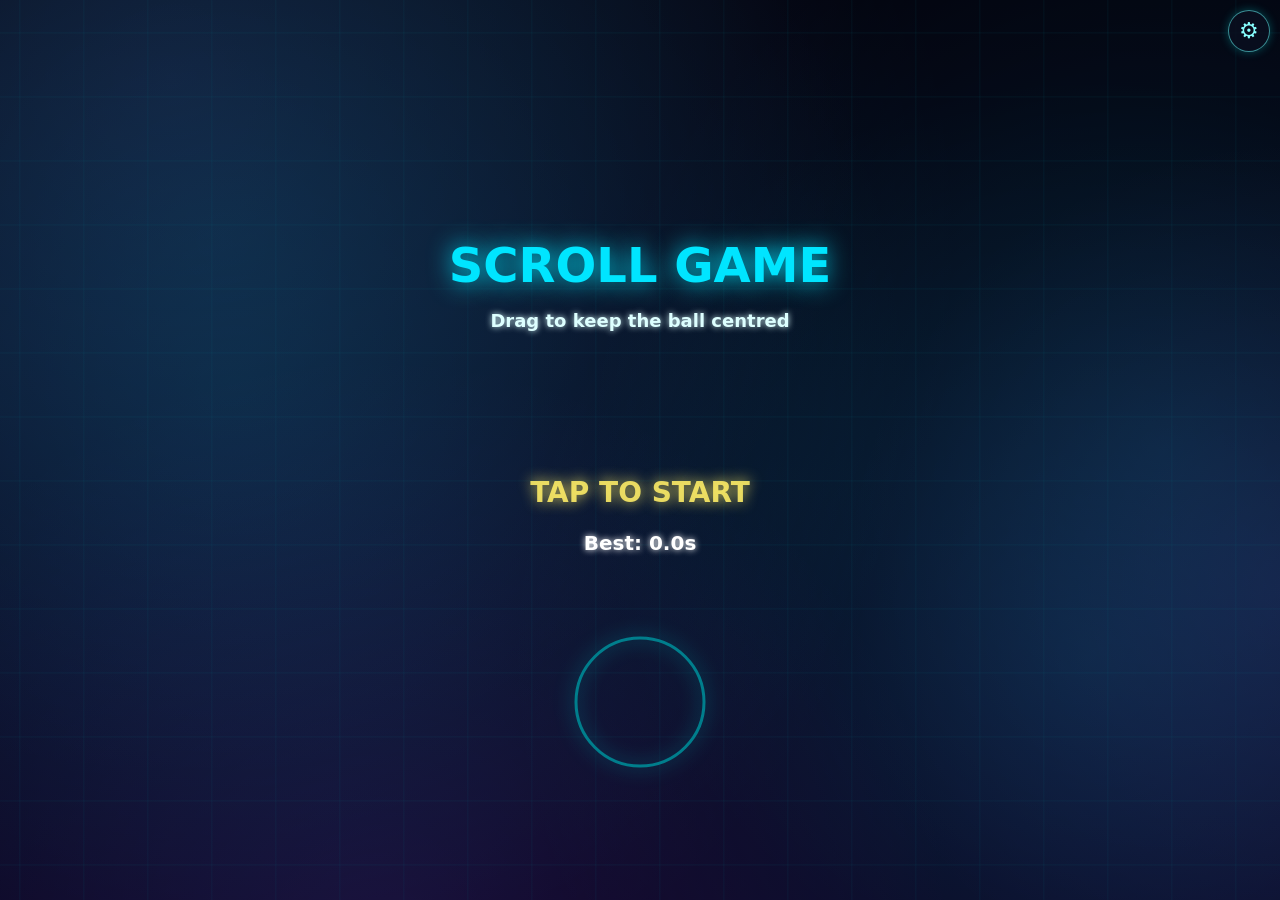
==== prototype/index.html @ 0ec4d4c7 "Add HTML prototype: core balancing loop with tuning panel Co-Authored-By: Claude Opus 5.5 <noreply@a" ====
<!DOCTYPE html>
<html lang="en">
<head>
<meta charset="utf-8">
<meta name="viewport" content="width=device-width, initial-scale=1, maximum-scale=1, user-scalable=no, viewport-fit=cover">
<meta name="apple-mobile-web-app-capable" content="yes">
<title>Scroll Game</title>
<style>
  html, body { margin:0; padding:0; height:100%; background:#05030d; overflow:hidden;
    touch-action:none; overscroll-behavior:none; -webkit-user-select:none; user-select:none;
    -webkit-touch-callout:none; -webkit-tap-highlight-color:transparent;
    font-family: "Trebuchet MS", system-ui, sans-serif; color:#dff; }
  canvas { position:fixed; inset:0; width:100%; height:100%; display:block; touch-action:none; }
  #gear { position:fixed; top:max(10px, env(safe-area-inset-top)); right:10px; width:42px; height:42px;
    border-radius:50%; border:1px solid #6ff8; background:#0a1020cc; color:#8ff; font-size:22px;
    line-height:40px; text-align:center; padding:0; cursor:pointer; z-index:5; box-shadow:0 0 10px #0ff4; }
  #panel { position:fixed; inset:0; background:#05030dee; z-index:4; display:none; overflow-y:auto;
    padding:60px 18px 24px; box-sizing:border-box; touch-action:pan-y; }
  #panel.open { display:block; }
  #panel h2 { margin:0 0 12px; color:#6ff; letter-spacing:2px; font-size:18px; }
  .row { margin:10px 0; font-size:14px; }
  .row label { display:flex; justify-content:space-between; color:#bdf; }
  .row b { color:#ff6; font-weight:normal; }
  .row input { width:100%; margin:4px 0 0; accent-color:#0ff; }
  #panel button.reset { margin-top:14px; padding:10px 16px; background:#201030; color:#f8f;
    border:1px solid #f8f8; border-radius:6px; font-size:15px; }
  #panel .hint { color:#889; font-size:12px; margin-top:10px; }
</style>
</head>
<body>
<canvas id="c"></canvas>
<button id="gear" aria-label="Tuning">&#9881;</button>
<div id="panel"><h2>TUNING</h2><div id="rows"></div>
  <button class="reset" id="reset">Reset defaults</button>
  <div class="hint">Changes apply live. Tap the gear to close and resume.</div></div>
<script>
"use strict";
// ============================================================
// CONFIG: fixed constants + tunable params (exposed in panel)
// ============================================================
const CONFIG = {
  ballRadius: 13,
  ringRadius: 64,          // visual target ring radius
  startHealth: 100,
  step: 1 / 120,           // fixed physics timestep (s)
  maxFrame: 0.1,           // dt clamp (s)
  restitutionEdge: 0.35,
  edgeLossBase: 1.0,       // edge loss = tuned lossRate*edgeMult*edgeLossBase per s
  stageSeconds: 30,        // seconds (at ramp 1) per background stage
  // Fixed force scalings (the sliders multiply these)
  repulsionUnit: 1.0,      // accel per px beyond sweet spot, per slider unit
  driftUnit: 20,           // px/s^2 per slider unit
  // Palette stages: [bgA, bgB, accent1, accent2, obstacleColour]
  palettes: [
    ['#06061a', '#14083a', '#00e5ff', '#9b5cff', '#2bd9ff'],
    ['#12041f', '#2a0640', '#ff2bd6', '#7a5cff', '#ff4de0'],
    ['#1c0407', '#3a0a0a', '#ff3b30', '#ff9a1f', '#ff6a2b'],
    ['#2a0000', '#000000', '#ff1a1a', '#ffee00', '#ffffff']
  ],
  // Tunables: key -> [default, min, max, step, label]
  tune: {
    sweet:   [24,  8,  60, 1,    'Sweet spot radius'],
    repel:   [4.5, 0,  14, 0.1,  'Repulsion strength'],
    pull:    [0.35, 0, 2,  0.05, 'Centre pull'],
    up:      [22,  0, 120, 1,    'Upward bias'],
    drift:   [3.0, 0, 10,  0.1,  'Random drift strength'],
    damp:    [1.3, 0.2, 4, 0.05, 'Damping'],
    loss:    [4.5, 0, 20,  0.1,  'Health loss rate'],
    edge:    [4,   1, 15,  0.5,  'Edge damage multiplier'],
    spawn:   [1.0, 0.2, 4, 0.05, 'Obstacle spawn rate'],
    ramp:    [1.0, 0, 3,   0.05, 'Difficulty ramp speed']
  }
};
const STORE_BEST = 'scrollgame.best', STORE_TUNE = 'scrollgame.tune';

// Tunable values (live)
const T = {};
for (const k in CONFIG.tune) T[k] = CONFIG.tune[k][0];
function lsGet(k) { try { return localStorage.getItem(k); } catch (e) { return null; } }
function lsSet(k, v) { try { localStorage.setItem(k, v); } catch (e) {} }
(function loadTune() {
  try {
    const s = JSON.parse(lsGet(STORE_TUNE) || '{}');
    for (const k in T) if (typeof s[k] === 'number' && isFinite(s[k])) T[k] = s[k];
  } catch (e) {}
})();

// ============================================================
// Canvas + sizing
// ============================================================
const canvas = document.getElementById('c');
const ctx = canvas.getContext('2d');
let W = 360, H = 640, DPR = 1;
function resize() {
  DPR = Math.min(window.devicePixelRatio || 1, 3);
  W = window.innerWidth; H = window.innerHeight;
  canvas.width = Math.round(W * DPR); canvas.height = Math.round(H * DPR);
  ctx.setTransform(DPR, 0, 0, DPR, 0, 0);
  if (game.target) { game.target.x = clamp(game.target.x, 0, W); game.target.y = clamp(game.target.y, 0, H); }
}
window.addEventListener('resize', resize);
window.addEventListener('orientationchange', resize);

// ============================================================
// Helpers
// ============================================================
const clamp = (v, a, b) => Math.max(a, Math.min(b, v));
const lerp = (a, b, t) => a + (b - a) * t;
const rand = (a, b) => a + Math.random() * (b - a);
function hex2rgb(h) { return [parseInt(h.slice(1, 3), 16), parseInt(h.slice(3, 5), 16), parseInt(h.slice(5, 7), 16)]; }
function mixHex(a, b, t) {
  const A = hex2rgb(a), B = hex2rgb(b);
  return 'rgb(' + A.map((v, i) => Math.round(lerp(v, B[i], t))).join(',') + ')';
}
function rgba(h, a) { const c = hex2rgb(h); return 'rgba(' + c[0] + ',' + c[1] + ',' + c[2] + ',' + a + ')'; }
// Palette (smoothly interpolated) for a fractional stage value
function palette(stageF) {
  const P = CONFIG.palettes, i = Math.min(P.length - 1, Math.floor(stageF)), j = Math.min(P.length - 1, i + 1);
  const t = clamp(stageF - i, 0, 1), s = t * t * (3 - 2 * t);
  return P[i].map((c, n) => mixHex(c, P[j][n], s)).map(rgbToHex);
}
function rgbToHex(s) {
  const m = s.match(/\d+/g).map(Number);
  return '#' + m.map(v => v.toString(16).padStart(2, '0')).join('');
}

// ============================================================
// Game state
// ============================================================
const game = {
  state: 'start',            // start | play | over
  paused: false,             // visibility/panel pause
  t: 0,                      // survival time
  health: CONFIG.startHealth,
  best: parseFloat(lsGet(STORE_BEST)) || 0,
  newBest: false,
  ball: null, target: null, obstacles: [], trail: [],
  drift: { x: 0, y: 0, tx: 0, ty: 0, timer: 0 },
  spawnTimer: 1.5,
  shake: 0, flash: 0, edgeTouch: false,
  overAt: 0, acc: 0,
  bgT: 0, bgOff: { x: 0, y: 0 }, blobs: []
};
game.stageF = () => game.state === 'play' || game.state === 'over' ? diffTime() / CONFIG.stageSeconds : 0.0;
// Effective "difficulty time" (seconds scaled by ramp speed)
function diffTime() { return game.t * T.ramp; }
// Difficulty level: 0 at start, ~1 at 60s with ramp 1
function level() { return diffTime() / 60; }

function initBlobs() {
  game.blobs = [];
  for (let i = 0; i < 7; i++) game.blobs.push({ x: Math.random(), y: Math.random(), r: rand(0.25, 0.6),
    vx: rand(-0.02, 0.02), vy: rand(-0.02, 0.02), c: i % 2 });
}
initBlobs();

function resetRun() {
  game.t = 0; game.health = CONFIG.startHealth; game.newBest = false;
  game.obstacles = []; game.trail = []; game.spawnTimer = 1.5;
  game.shake = 0; game.flash = 0; game.acc = 0;
  game.target = { x: W / 2, y: H * 0.32 };
  game.ball = { x: W / 2, y: H * 0.32, vx: 0, vy: 0, r: CONFIG.ballRadius };
  game.drift = { x: 0, y: 0, tx: 0, ty: 0, timer: 0 };
}
function startRun() { resetRun(); game.state = 'play'; }
function endRun() {
  game.state = 'over'; game.overAt = performance.now();
  const s = game.t;
  if (s > game.best) { game.best = s; game.newBest = true; lsSet(STORE_BEST, String(s)); }
}

// ============================================================
// Input (relative drag)
// ============================================================
let drag = null; // {id, x, y}
function onDown(e) {
  if (e.target !== canvas) return;
  e.preventDefault();
  if (game.paused || panelOpen) return;
  if (game.state === 'start') { startRun(); }
  else if (game.state === 'over') {
    if (performance.now() - game.overAt > 600) startRun();
    return;
  }
  drag = { id: e.pointerId, x: e.clientX, y: e.clientY };
  try { canvas.setPointerCapture(e.pointerId); } catch (err) {}
}
function onMove(e) {
  if (!drag || e.pointerId !== drag.id) return;
  e.preventDefault();
  if (game.state === 'play' && !game.paused && !panelOpen && game.target) {
    game.target.x = clamp(game.target.x + (e.clientX - drag.x), 0, W);
    game.target.y = clamp(game.target.y + (e.clientY - drag.y), 0, H);
  }
  drag.x = e.clientX; drag.y = e.clientY;
}
function onUp(e) { if (drag && e.pointerId === drag.id) drag = null; }
canvas.addEventListener('pointerdown', onDown);
window.addEventListener('pointermove', onMove, { passive: false });
window.addEventListener('pointerup', onUp);
window.addEventListener('pointercancel', onUp);
// Block page scroll / zoom / pull-to-refresh
document.addEventListener('touchmove', e => { if (!e.target.closest('#panel')) e.preventDefault(); }, { passive: false });
document.addEventListener('gesturestart', e => e.preventDefault());
document.addEventListener('contextmenu', e => e.preventDefault());
document.addEventListener('visibilitychange', () => { if (document.hidden) game.paused = true; });
window.addEventListener('blur', () => { game.paused = true; });

// ============================================================
// Tuning panel
// ============================================================
let panelOpen = false;
const panel = document.getElementById('panel'), rowsEl = document.getElementById('rows');
const inputs = {};
function fmt(k, v) { const st = CONFIG.tune[k][3]; return v.toFixed(st < 1 ? (st < 0.1 ? 2 : 1) : 0); }
(function buildPanel() {
  for (const k in CONFIG.tune) {
    const [, mn, mx, st, label] = CONFIG.tune[k];
    const row = document.createElement('div'); row.className = 'row';
    row.innerHTML = '<label><span>' + label + '</span><b></b></label><input type="range">';
    const inp = row.querySelector('input'), val = row.querySelector('b');
    inp.min = mn; inp.max = mx; inp.step = st; inp.value = T[k]; val.textContent = fmt(k, T[k]);
    inp.addEventListener('input', () => {
      T[k] = parseFloat(inp.value); val.textContent = fmt(k, T[k]); saveTune();
    });
    inputs[k] = { inp, val };
    rowsEl.appendChild(row);
  }
})();
function saveTune() { lsSet(STORE_TUNE, JSON.stringify(T)); }
document.getElementById('reset').addEventListener('click', () => {
  for (const k in CONFIG.tune) {
    T[k] = CONFIG.tune[k][0]; inputs[k].inp.value = T[k]; inputs[k].val.textContent = fmt(k, T[k]);
  }
  saveTune();
});
document.getElementById('gear').addEventListener('click', () => {
  panelOpen = !panelOpen; panel.classList.toggle('open', panelOpen); drag = null;
});
document.getElementById('gear').addEventListener('pointerdown', e => e.stopPropagation());

// ============================================================
// Obstacles
// ============================================================
function spawnObstacle() {
  const L = level(), r = Math.random();
  const kind = r < 0.4 ? 'circle' : r < 0.75 ? 'rect' : 'tri';
  const sizeMul = 1 + 0.5 * L;
  const speed = rand(45, 80) * (1 + 0.45 * L);
  // Enter from top, left or right; travel across the screen
  const side = Math.random();
  let x, y, ang;
  if (side < 0.5) { x = rand(0, W); y = -90; ang = Math.PI / 2 + rand(-0.6, 0.6); }
  else if (side < 0.75) { x = -90; y = rand(0, H * 0.7); ang = rand(-0.3, 0.7); }
  else { x = W + 90; y = rand(0, H * 0.7); ang = Math.PI - rand(-0.3, 0.7); }
  const o = { kind, x, y, vx: Math.cos(ang) * speed, vy: Math.sin(ang) * speed, rot: rand(0, 6.28), spin: rand(-0.6, 0.6),
    seen: false, hue: Math.random() };
  if (kind === 'rect') { // wall (axis-aligned for collision)
    const horiz = Math.random() < 0.5, len = rand(90, 170) * sizeMul, th = rand(16, 24) * Math.min(sizeMul, 1.8);
    o.w = horiz ? len : th; o.h = horiz ? th : len; o.spin = 0; o.rot = 0;
  } else { o.r = rand(24, 42) * sizeMul; }
  game.obstacles.push(o);
}
function collideObstacle(b, o) {
  let nx, ny, pen;
  if (o.kind === 'rect') {
    const hw = o.w / 2, hh = o.h / 2;
    const cx = clamp(b.x, o.x - hw, o.x + hw), cy = clamp(b.y, o.y - hh, o.y + hh);
    let dx = b.x - cx, dy = b.y - cy, d2 = dx * dx + dy * dy;
    if (d2 > b.r * b.r) return false;
    if (d2 > 1e-6) { const d = Math.sqrt(d2); nx = dx / d; ny = dy / d; pen = b.r - d; }
    else { // centre inside rect: exit along shortest axis
      const px = hw - Math.abs(b.x - o.x), py = hh - Math.abs(b.y - o.y);
      if (px < py) { nx = Math.sign(b.x - o.x) || 1; ny = 0; pen = px + b.r; }
      else { nx = 0; ny = Math.sign(b.y - o.y) || 1; pen = py + b.r; }
    }
  } else {
    const rr = o.kind === 'tri' ? o.r * 0.8 : o.r;
    const dx = b.x - o.x, dy = b.y - o.y, d = Math.hypot(dx, dy);
    if (d > rr + b.r) return false;
    nx = d > 1e-6 ? dx / d : 0; ny = d > 1e-6 ? dy / d : -1; pen = rr + b.r - d;
  }
  b.x += nx * pen; b.y += ny * pen;
  // Impulse: reflect relative velocity + guaranteed shove
  const rvn = (b.vx - o.vx) * nx + (b.vy - o.vy) * ny;
  if (rvn < 0) { b.vx -= 1.5 * rvn * nx; b.vy -= 1.5 * rvn * ny; }
  b.vx += nx * 60; b.vy += ny * 60;
  return true;
}

// ============================================================
// Simulation
// ============================================================
function step(dt) {
  const g = game, b = g.ball, tg = g.target, L = level();
  g.t += dt;

  // Smooth random drift: lerp toward a periodically re-rolled target vector
  const dr = g.drift;
  dr.timer -= dt;
  if (dr.timer <= 0) {
    dr.timer = rand(0.8, 2.2) / (1 + 0.4 * L);
    const a = rand(0, 6.283); dr.tx = Math.cos(a); dr.ty = Math.sin(a) * 0.8;
  }
  const k = 1 - Math.exp(-dt * 1.6);
  dr.x += (dr.tx - dr.x) * k; dr.y += (dr.ty - dr.y) * k;

  // Forces on the ball (accelerations)
  let ax = 0, ay = 0;
  const dx = b.x - tg.x, dy = b.y - tg.y, d = Math.hypot(dx, dy) || 1e-6;
  const excess = Math.max(0, d - T.sweet);
  const repel = T.repel * (1 + 0.55 * L) * CONFIG.repulsionUnit * excess;   // (a) away from target
  ax += dx / d * repel; ay += dy / d * repel;
  ax += (W / 2 - b.x) * T.pull; ay += (H * 0.4 - b.y) * T.pull;             // (b) towards screen centre
  ay -= T.up;                                                                // (c) upward bias
  const ds = T.drift * (1 + 0.6 * L) * CONFIG.driftUnit;                     // (d) drift
  ax += dr.x * ds; ay += dr.y * ds;
  b.vx += ax * dt; b.vy += ay * dt;
  const damp = Math.exp(-T.damp * dt); b.vx *= damp; b.vy *= damp;
  b.x += b.vx * dt; b.y += b.vy * dt;

  // Obstacles (e): move, collide, cull
  g.spawnTimer -= dt;
  if (g.spawnTimer <= 0) { spawnObstacle(); g.spawnTimer = rand(1.4, 2.4) / (T.spawn * (1 + 0.7 * L)); }
  for (let i = g.obstacles.length - 1; i >= 0; i--) {
    const o = g.obstacles[i];
    o.x += o.vx * dt; o.y += o.vy * dt; o.rot += o.spin * dt;
    const m = (o.kind === 'rect' ? Math.max(o.w, o.h) : o.r) + 140;
    if (o.x < -m || o.x > W + m || o.y < -m || o.y > H + m) {
      if (o.seen || o.age > 8) { g.obstacles.splice(i, 1); continue; }
    }
    o.age = (o.age || 0) + dt;
    if (o.x > -20 && o.x < W + 20 && o.y > -20 && o.y < H + 20) o.seen = true;
    if (collideObstacle(b, o)) g.shake = Math.max(g.shake, 3);
  }

  // Screen edges: clamp + light bounce
  let edge = false; const e = CONFIG.restitutionEdge;
  if (b.x < b.r) { b.x = b.r; b.vx = Math.abs(b.vx) * e; edge = true; }
  if (b.x > W - b.r) { b.x = W - b.r; b.vx = -Math.abs(b.vx) * e; edge = true; }
  if (b.y < b.r) { b.y = b.r; b.vy = Math.abs(b.vy) * e; edge = true; }
  if (b.y > H - b.r) { b.y = H - b.r; b.vy = -Math.abs(b.vy) * e; edge = true; }
  g.edgeTouch = edge;

  // Health: none in sweet spot, grows with distance, much faster on edge
  let loss = T.loss * (excess / 40) * (1 + 0.5 * L);
  if (edge) { loss += T.loss * T.edge * CONFIG.edgeLossBase * 1.5 + 6; g.shake = Math.max(g.shake, 4); g.flash = Math.min(0.35, g.flash + dt * 2); }
  g.health -= loss * dt;
  if (g.health <= 0) { g.health = 0; endRun(); }

  g.trail.push({ x: b.x, y: b.y, a: 1 });
  if (g.trail.length > 28) g.trail.shift();
}

function update(frameDt) {
  const g = game;
  g.bgT += frameDt;
  // Background always drifts
  const sf = g.stageF();
  g.bgOff.x += Math.cos(g.bgT * 0.17) * 22 * frameDt * (1 + sf);
  g.bgOff.y += (14 + Math.sin(g.bgT * 0.11) * 10) * frameDt * (1 + sf);
  for (const bl of g.blobs) {
    bl.x += bl.vx * frameDt * (1 + sf); bl.y += bl.vy * frameDt * (1 + sf);
    if (bl.x < -0.2 || bl.x > 1.2) bl.vx *= -1;
    if (bl.y < -0.2 || bl.y > 1.2) bl.vy *= -1;
  }
  g.shake *= Math.exp(-frameDt * 10); g.flash *= Math.exp(-frameDt * 6);
  if (g.state === 'play' && !g.paused && !panelOpen) {
    g.acc += frameDt;
    while (g.acc >= CONFIG.step && g.state === 'play') { step(CONFIG.step); g.acc -= CONFIG.step; }
  }
  for (const p of g.trail) p.a *= Math.exp(-frameDt * 4);
}

// ============================================================
// Rendering
// ============================================================
function glow(color, blur) { ctx.shadowColor = color; ctx.shadowBlur = blur; }
function noGlow() { ctx.shadowBlur = 0; }

function drawBackground(pal) {
  const g = game, sf = g.stageF();
  const grd = ctx.createLinearGradient(0, 0, 0, H);
  grd.addColorStop(0, pal[0]); grd.addColorStop(1, pal[1]);
  ctx.fillStyle = grd; ctx.fillRect(0, 0, W, H);
  // Soft drifting colour blobs
  ctx.globalCompositeOperation = 'lighter';
  for (const bl of g.blobs) {
    const x = bl.x * W, y = bl.y * H, r = bl.r * Math.max(W, H);
    const rg = ctx.createRadialGradient(x, y, 0, x, y, r);
    const c = bl.c ? pal[3] : pal[2];
    rg.addColorStop(0, rgba(c, 0.16 + 0.05 * sf)); rg.addColorStop(1, rgba(c, 0));
    ctx.fillStyle = rg; ctx.fillRect(x - r, y - r, r * 2, r * 2);
  }
  ctx.globalCompositeOperation = 'source-over';
  // Scrolling perspective-less neon grid
  const cell = 64, ox = ((g.bgOff.x % cell) + cell) % cell, oy = ((g.bgOff.y % cell) + cell) % cell;
  ctx.strokeStyle = rgba(pal[2], 0.10 + 0.04 * sf); ctx.lineWidth = 1; ctx.beginPath();
  for (let x = -ox; x < W + cell; x += cell) { ctx.moveTo(x, 0); ctx.lineTo(x, H); }
  for (let y = -oy; y < H + cell; y += cell) { ctx.moveTo(0, y); ctx.lineTo(W, y); }
  ctx.stroke();
}

function drawObstacle(o, pal) {
  const col = o.hue < 0.5 ? pal[4] : pal[3];
  ctx.save(); glow(col, 14);
  ctx.strokeStyle = col; ctx.fillStyle = rgba(col, 0.14); ctx.lineWidth = 2.5;
  if (o.kind === 'rect') {
    ctx.beginPath(); ctx.rect(o.x - o.w / 2, o.y - o.h / 2, o.w, o.h); ctx.fill(); ctx.stroke();
  } else if (o.kind === 'circle') {
    ctx.beginPath(); ctx.arc(o.x, o.y, o.r, 0, 6.283); ctx.fill(); ctx.stroke();
  } else {
    ctx.translate(o.x, o.y); ctx.rotate(o.rot); ctx.beginPath();
    for (let i = 0; i < 3; i++) { const a = i * 2.094 - 1.571; ctx.lineTo(Math.cos(a) * o.r, Math.sin(a) * o.r); }
    ctx.closePath(); ctx.fill(); ctx.stroke();
  }
  ctx.restore();
}

function ringColor(ratio) { // green -> yellow -> red
  const r = clamp(ratio, 0, 1);
  const h = 120 - r * 120;
  return 'hsl(' + h + ',100%,55%)';
}

function drawTarget() {
  const g = game, tg = g.target, b = g.ball;
  const d = Math.hypot(b.x - tg.x, b.y - tg.y);
  const col = ringColor((d - T.sweet) / (CONFIG.ringRadius * 1.6));
  ctx.save();
  glow(col, 18); ctx.strokeStyle = col; ctx.lineWidth = 3;
  ctx.beginPath(); ctx.arc(tg.x, tg.y, CONFIG.ringRadius, 0, 6.283); ctx.stroke();
  // Sweet spot
  ctx.lineWidth = 2; ctx.fillStyle = 'rgba(255,255,255,0.08)';
  ctx.setLineDash([5, 5]);
  ctx.beginPath(); ctx.arc(tg.x, tg.y, T.sweet, 0, 6.283); ctx.fill(); ctx.stroke();
  ctx.setLineDash([]);
  noGlow(); ctx.fillStyle = col; ctx.beginPath(); ctx.arc(tg.x, tg.y, 2.5, 0, 6.283); ctx.fill();
  ctx.restore();
}

function drawBall(pal) {
  const g = game, b = g.ball;
  ctx.save();
  for (const p of g.trail) {
    if (p.a < 0.03) continue;
    ctx.fillStyle = rgba('#ffffff', p.a * 0.35);
    ctx.beginPath(); ctx.arc(p.x, p.y, b.r * (0.4 + 0.5 * p.a), 0, 6.283); ctx.fill();
  }
  glow('#ffffff', 22);
  const rg = ctx.createRadialGradient(b.x - 4, b.y - 4, 1, b.x, b.y, b.r);
  rg.addColorStop(0, '#ffffff'); rg.addColorStop(1, pal[2]);
  ctx.fillStyle = rg; ctx.beginPath(); ctx.arc(b.x, b.y, b.r, 0, 6.283); ctx.fill();
  ctx.restore();
}

function fmtTime(s) { return s.toFixed(1); }
function textCenter(str, y, size, color, blur) {
  ctx.font = 'bold ' + size + 'px "Trebuchet MS", system-ui, sans-serif';
  ctx.textAlign = 'center'; ctx.textBaseline = 'middle';
  glow(color, blur || 12); ctx.fillStyle = color; ctx.fillText(str, W / 2, y); noGlow();
}

function drawHUD(pal) {
  const g = game;
  textCenter(fmtTime(g.t), 58, 54, '#ffffff', 16);
  // Health bar
  const bw = Math.min(W - 40, 320), bx = (W - bw) / 2, by = 96, bh = 12, hp = g.health / CONFIG.startHealth;
  ctx.fillStyle = 'rgba(255,255,255,0.12)'; ctx.fillRect(bx, by, bw, bh);
  const hc = ringColor(1 - hp);
  ctx.save(); glow(hc, 10); ctx.fillStyle = hc; ctx.fillRect(bx, by, bw * hp, bh); ctx.restore();
  ctx.strokeStyle = 'rgba(255,255,255,0.5)'; ctx.lineWidth = 1; ctx.strokeRect(bx, by, bw, bh);
  ctx.font = '13px "Trebuchet MS", system-ui, sans-serif'; ctx.textAlign = 'left';
  ctx.fillStyle = 'rgba(255,255,255,0.6)'; ctx.fillText('BEST ' + fmtTime(g.best), 14, 20);
}

function drawOverlayScreens(pal) {
  const g = game;
  if (g.state === 'start') {
    ctx.fillStyle = 'rgba(0,0,0,0.45)'; ctx.fillRect(0, 0, W, H);
    textCenter('SCROLL GAME', H * 0.3, Math.min(48, W / 7.5), pal[2], 24);
    textCenter('Drag to keep the ball centred', H * 0.3 + 52, 18, '#dff', 6);
    const pulse = 0.6 + 0.4 * Math.sin(performance.now() / 300);
    ctx.globalAlpha = pulse; textCenter('TAP TO START', H * 0.55, 28, '#ffee66', 14); ctx.globalAlpha = 1;
    textCenter('Best: ' + fmtTime(g.best) + 's', H * 0.55 + 50, 20, '#fff', 6);
  } else if (g.state === 'over') {
    ctx.fillStyle = 'rgba(0,0,0,0.6)'; ctx.fillRect(0, 0, W, H);
    textCenter('GAME OVER', H * 0.25, 40, '#ff3b5c', 22);
    textCenter(fmtTime(g.t) + 's', H * 0.37, 64, '#ffffff', 18);
    textCenter('Best: ' + fmtTime(g.best) + 's', H * 0.46, 22, '#9ff', 8);
    if (g.newBest) textCenter('NEW BEST!', H * 0.53, 30, '#ffee00', 20);
    if (performance.now() - g.overAt > 600) {
      const pulse = 0.6 + 0.4 * Math.sin(performance.now() / 300);
      ctx.globalAlpha = pulse; textCenter('TAP TO RETRY', H * 0.65, 26, '#ffffff', 12); ctx.globalAlpha = 1;
    }
  }
  if (g.paused && g.state === 'play' && !panelOpen) {
    ctx.fillStyle = 'rgba(0,0,0,0.6)'; ctx.fillRect(0, 0, W, H);
    textCenter('PAUSED', H * 0.4, 40, '#fff', 14);
    textCenter('Tap to resume', H * 0.4 + 46, 20, '#9ff', 6);
  }
}

function render() {
  const g = game, pal = palette(g.stageF());
  ctx.setTransform(DPR, 0, 0, DPR, 0, 0);
  ctx.save();
  if (g.shake > 0.2) ctx.translate(rand(-g.shake, g.shake), rand(-g.shake, g.shake));
  drawBackground(pal);
  if (g.state !== 'start') {
    for (const o of g.obstacles) drawObstacle(o, pal);
    drawTarget(); drawBall(pal);
  } else {
    // idle demo ring
    ctx.save(); glow(pal[2], 18); ctx.strokeStyle = pal[2]; ctx.lineWidth = 3; ctx.beginPath();
    ctx.arc(W / 2, H * 0.78, CONFIG.ringRadius, 0, 6.283); ctx.stroke(); ctx.restore();
  }
  ctx.restore();
  // Edge flash vignette
  if (g.flash > 0.02) {
    const rg = ctx.createRadialGradient(W / 2, H / 2, Math.min(W, H) * 0.3, W / 2, H / 2, Math.max(W, H) * 0.75);
    rg.addColorStop(0, 'rgba(255,0,0,0)'); rg.addColorStop(1, 'rgba(255,30,30,' + g.flash + ')');
    ctx.fillStyle = rg; ctx.fillRect(0, 0, W, H);
  }
  if (g.state !== 'start') drawHUD(pal);
  drawOverlayScreens(pal);
}

// Tap to resume after auto-pause
window.addEventListener('pointerdown', e => {
  if (game.paused && !panelOpen && e.target === canvas) { game.paused = false; }
}, true);

// ============================================================
// Main loop
// ============================================================
let last = performance.now();
function frame(now) {
  const dt = Math.min((now - last) / 1000, CONFIG.maxFrame); last = now;
  update(dt); render();
  requestAnimationFrame(frame);
}
resize();
resetRun();
window.__game = game; window.__T = T; // debug hooks for tests
requestAnimationFrame(t => { last = t; requestAnimationFrame(frame); });
</script>
</body>
</html>
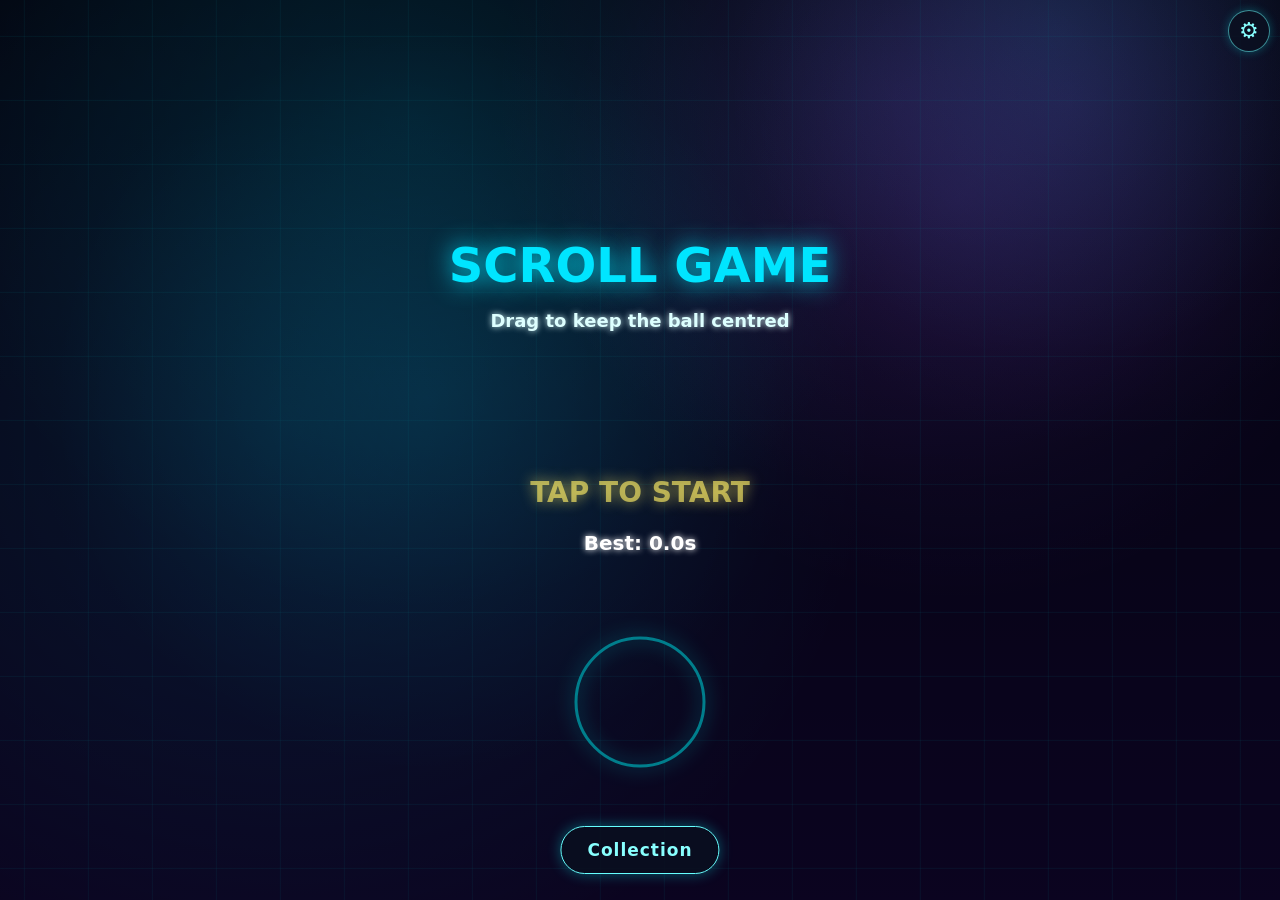
==== commit 0d0a34a3: "Prototype: add cosmetic ball and trail picker with collection screen Co-Authored-By: Claude Opus 5.5" ====
--- a/prototype/index.html
+++ b/prototype/index.html
@@ -10,7 +10,7 @@
     touch-action:none; overscroll-behavior:none; -webkit-user-select:none; user-select:none;
     -webkit-touch-callout:none; -webkit-tap-highlight-color:transparent;
     font-family: "Trebuchet MS", system-ui, sans-serif; color:#dff; }
-  canvas { position:fixed; inset:0; width:100%; height:100%; display:block; touch-action:none; }
+  #c { position:fixed; inset:0; width:100%; height:100%; display:block; touch-action:none; }
   #gear { position:fixed; top:max(10px, env(safe-area-inset-top)); right:10px; width:42px; height:42px;
     border-radius:50%; border:1px solid #6ff8; background:#0a1020cc; color:#8ff; font-size:22px;
     line-height:40px; text-align:center; padding:0; cursor:pointer; z-index:5; box-shadow:0 0 10px #0ff4; }
@@ -25,6 +25,34 @@
   #panel button.reset { margin-top:14px; padding:10px 16px; background:#201030; color:#f8f;
     border:1px solid #f8f8; border-radius:6px; font-size:15px; }
   #panel .hint { color:#889; font-size:12px; margin-top:10px; }
+  #collBtn { position:fixed; left:50%; transform:translateX(-50%); bottom:max(26px, env(safe-area-inset-bottom));
+    min-height:48px; padding:0 26px; border-radius:24px; border:1px solid #6ff; background:#0a1020dd; color:#8ff;
+    font:bold 17px/1 "Trebuchet MS", system-ui, sans-serif; letter-spacing:1px; z-index:3; display:none;
+    box-shadow:0 0 14px #0ff5; cursor:pointer; }
+  #coll { position:fixed; inset:0; z-index:6; background:linear-gradient(#06061a,#14083a); display:none;
+    flex-direction:column; padding:max(12px, env(safe-area-inset-top)) 16px 0; box-sizing:border-box; }
+  #coll.open { display:flex; }
+  .chead { display:flex; align-items:center; gap:12px; margin-bottom:10px; }
+  .chead h2 { margin:0; color:#6ff; letter-spacing:2px; font-size:18px; }
+  #collBack { min-height:44px; padding:0 16px; border-radius:10px; border:1px solid #f8f8; background:#201030; color:#f8f;
+    font:bold 16px "Trebuchet MS", system-ui, sans-serif; cursor:pointer; }
+  #tabs { display:flex; gap:10px; margin-bottom:12px; }
+  #tabs button { flex:1; min-height:46px; border-radius:10px; border:1px solid #6ff6; background:#0a1020; color:#9cd;
+    font:bold 16px "Trebuchet MS", system-ui, sans-serif; cursor:pointer; }
+  #tabs button.on { background:#0e3a4a; color:#fff; border-color:#6ff; box-shadow:0 0 10px #0ff5; }
+  #grid { flex:1; overflow-y:auto; touch-action:pan-y; display:grid; grid-template-columns:1fr 1fr; gap:12px;
+    align-content:start; grid-auto-rows:min-content; padding-bottom:max(20px, env(safe-area-inset-bottom)); }
+  .tile { min-height:132px; border-radius:14px; border:1px solid #6ff4; background:#0a1020cc; color:#dff; padding:8px;
+    display:flex; flex-direction:column; align-items:center; gap:4px; font-family:inherit; cursor:pointer; }
+  .tile.sel { border-color:#7fff9a; box-shadow:0 0 12px #5f8a; }
+  .tile .pv { position:relative; width:100%; height:76px; }
+  .tile canvas { width:100%; height:76px; display:block; }
+  .tile.locked canvas { filter:brightness(0) invert(.3); opacity:.75; }
+  .tile .lock { position:absolute; left:50%; top:50%; width:26px; height:26px; margin:-13px 0 0 -13px; }
+  .tile .nm { font-weight:bold; font-size:15px; }
+  .tile.locked .nm { color:#889; }
+  .tile .st { font-size:12px; color:#8ab; }
+  .tile.sel .st { color:#7fff9a; font-weight:bold; }
 </style>
 </head>
 <body>
@@ -32,7 +60,13 @@
 <button id="gear" aria-label="Tuning">&#9881;</button>
 <div id="panel"><h2>TUNING</h2><div id="rows"></div>
   <button class="reset" id="reset">Reset defaults</button>
+  <button class="reset" id="unlockAll">Unlock all (testing)</button>
+  <button class="reset" id="resetUnlocks">Reset unlocks</button>
   <div class="hint">Changes apply live. Tap the gear to close and resume.</div></div>
+<button id="collBtn">Collection</button>
+<div id="coll"><div class="chead"><button id="collBack">&larr; Back</button><h2>COLLECTION</h2></div>
+  <div id="tabs"><button data-k="balls"></button><button data-k="trails"></button></div>
+  <div id="grid"></div></div>
 <script>
 "use strict";
 // ============================================================
@@ -134,7 +168,7 @@
   health: CONFIG.startHealth,
   best: parseFloat(lsGet(STORE_BEST)) || 0,
   newBest: false,
-  ball: null, target: null, obstacles: [], trail: [],
+  ball: null, target: null, obstacles: [], trailSt: null, unlockedNow: [], dirX: 0, dirY: -1,
   drift: { x: 0, y: 0, tx: 0, ty: 0, timer: 0 },
   spawnTimer: 1.5,
   shake: 0, flash: 0, edgeTouch: false,
@@ -156,7 +190,7 @@
 
 function resetRun() {
   game.t = 0; game.health = CONFIG.startHealth; game.newBest = false;
-  game.obstacles = []; game.trail = []; game.spawnTimer = 1.5;
+  game.obstacles = []; game.trailSt = newTrailSt(); game.unlockedNow = []; game.spawnTimer = 1.5;
   game.shake = 0; game.flash = 0; game.acc = 0;
   game.target = { x: W / 2, y: H * 0.32 };
   game.ball = { x: W / 2, y: H * 0.32, vx: 0, vy: 0, r: CONFIG.ballRadius };
@@ -167,6 +201,7 @@
   game.state = 'over'; game.overAt = performance.now();
   const s = game.t;
   if (s > game.best) { game.best = s; game.newBest = true; lsSet(STORE_BEST, String(s)); }
+  game.unlockedNow = recordRun(s);
 }
 
 // ============================================================
@@ -176,7 +211,7 @@
 function onDown(e) {
   if (e.target !== canvas) return;
   e.preventDefault();
-  if (game.paused || panelOpen) return;
+  if (game.paused || panelOpen || collOpen) return;
   if (game.state === 'start') { startRun(); }
   else if (game.state === 'over') {
     if (performance.now() - game.overAt > 600) startRun();
@@ -200,7 +235,7 @@
 window.addEventListener('pointerup', onUp);
 window.addEventListener('pointercancel', onUp);
 // Block page scroll / zoom / pull-to-refresh
-document.addEventListener('touchmove', e => { if (!e.target.closest('#panel')) e.preventDefault(); }, { passive: false });
+document.addEventListener('touchmove', e => { if (!e.target.closest('#panel, #grid')) e.preventDefault(); }, { passive: false });
 document.addEventListener('gesturestart', e => e.preventDefault());
 document.addEventListener('contextmenu', e => e.preventDefault());
 document.addEventListener('visibilitychange', () => { if (document.hidden) game.paused = true; });
@@ -347,9 +382,6 @@
   if (edge) { loss += T.loss * T.edge * CONFIG.edgeLossBase * 1.5 + 6; g.shake = Math.max(g.shake, 4); g.flash = Math.min(0.35, g.flash + dt * 2); }
   g.health -= loss * dt;
   if (g.health <= 0) { g.health = 0; endRun(); }
-
-  g.trail.push({ x: b.x, y: b.y, a: 1 });
-  if (g.trail.length > 28) g.trail.shift();
 }
 
 function update(frameDt) {
@@ -369,7 +401,278 @@
     g.acc += frameDt;
     while (g.acc >= CONFIG.step && g.state === 'play') { step(CONFIG.step); g.acc -= CONFIG.step; }
   }
-  for (const p of g.trail) p.a *= Math.exp(-frameDt * 4);
+  if (g.ball) { // cosmetic: smoothed travel direction + trail
+    const sp = Math.hypot(g.ball.vx, g.ball.vy), k = 1 - Math.exp(-frameDt * 10);
+    if (sp > 8) { g.dirX += (g.ball.vx / sp - g.dirX) * k; g.dirY += (g.ball.vy / sp - g.dirY) * k; }
+    trailUpdate(g.trailSt, selItem('trails').id, g.ball.x, g.ball.y, frameDt, g.state === 'play' && !g.paused && !panelOpen);
+  }
+}
+
+// ============================================================
+// Cosmetics: balls, trails, unlock rules, Collection screen (no gameplay effect)
+// ============================================================
+const STORE_PROG = 'scrollgame.prog', STORE_UNLOCKS = 'scrollgame.unlocks', STORE_SEL = 'scrollgame.sel';
+const TRAIL_LIFE = 0.5;
+const circ = (c, x, y, r) => { c.beginPath(); c.arc(x, y, r, 0, 6.283); };
+function star4(c, x, y, s) { // 4-point sparkle
+  c.beginPath(); c.moveTo(x, y - s); c.quadraticCurveTo(x, y, x + s, y); c.quadraticCurveTo(x, y, x, y + s);
+  c.quadraticCurveTo(x, y, x - s, y); c.quadraticCurveTo(x, y, x, y - s); c.fill();
+}
+// unlock: null = available from start; {type:'time', v} = best survival >= v seconds; {type:'runs', v} = total runs >= v.
+// Change these numbers/types freely; nothing else depends on them.
+// draw(c, x, y, r, t, ang, col): c = context, t = seconds, ang = direction of travel, col = accent colour
+const BALLS = [
+  { id: 'orb', name: 'Neon Orb', unlock: null, draw(c, x, y, r, t, a, col) {
+    c.shadowColor = '#fff'; c.shadowBlur = 22;
+    const g = c.createRadialGradient(x - r * 0.3, y - r * 0.3, 1, x, y, r);
+    g.addColorStop(0, '#fff'); g.addColorStop(1, col); c.fillStyle = g; circ(c, x, y, r); c.fill();
+  } },
+  { id: 'plasma', name: 'Plasma Core', unlock: { type: 'time', v: 10 }, draw(c, x, y, r, t) {
+    const p = 0.5 + 0.5 * Math.sin(t * 6);
+    c.shadowColor = '#ff3df0'; c.shadowBlur = 16 + 12 * p;
+    const g = c.createRadialGradient(x, y, 0, x, y, r);
+    g.addColorStop(0, '#fff'); g.addColorStop(0.45, '#ff7af5'); g.addColorStop(1, '#7a2bff');
+    c.fillStyle = g; circ(c, x, y, r * (0.92 + 0.12 * p)); c.fill();
+    c.shadowBlur = 0; c.strokeStyle = 'rgba(255,255,255,' + (0.3 + 0.4 * p) + ')'; c.lineWidth = 1.5;
+    circ(c, x, y, r * (0.5 + 0.3 * p)); c.stroke();
+  } },
+  { id: 'pixel', name: 'Pixel', unlock: { type: 'runs', v: 3 }, draw(c, x, y, r, t, a, col) {
+    const s = r * 1.7, u = s / 3, x0 = x - s / 2, y0 = y - s / 2;
+    c.shadowColor = col; c.shadowBlur = 16; c.fillStyle = col; c.fillRect(x0, y0, s, s); c.shadowBlur = 0;
+    c.fillStyle = 'rgba(255,255,255,0.85)'; c.fillRect(x0, y0, u, u); c.fillRect(x0 + u, y0, u, u); c.fillRect(x0, y0 + u, u, u);
+    c.fillStyle = 'rgba(0,0,40,0.35)'; c.fillRect(x0 + 2 * u, y0 + 2 * u, u, u); c.fillRect(x0 + u, y0 + 2 * u, u, u); c.fillRect(x0 + 2 * u, y0 + u, u, u);
+    c.strokeStyle = '#fff'; c.lineWidth = 1.5; c.strokeRect(x0, y0, s, s);
+  } },
+  { id: 'eye', name: 'Eyeball', unlock: { type: 'runs', v: 5 }, draw(c, x, y, r, t, a) {
+    const dx = Math.cos(a), dy = Math.sin(a);
+    c.shadowColor = '#fff'; c.shadowBlur = 16; c.fillStyle = '#f4fbff'; circ(c, x, y, r); c.fill(); c.shadowBlur = 0;
+    const ix = x + dx * r * 0.36, iy = y + dy * r * 0.36;
+    const g = c.createRadialGradient(ix, iy, 1, ix, iy, r * 0.55); g.addColorStop(0, '#7dffb0'); g.addColorStop(1, '#0a9a6a');
+    c.fillStyle = g; circ(c, ix, iy, r * 0.55); c.fill();
+    c.fillStyle = '#05030d'; circ(c, ix + dx * r * 0.1, iy + dy * r * 0.1, r * 0.26); c.fill();
+    c.fillStyle = '#fff'; circ(c, ix - r * 0.15, iy - r * 0.18, r * 0.11); c.fill();
+    c.strokeStyle = 'rgba(255,120,160,0.6)'; c.lineWidth = 1; circ(c, x, y, r - 0.5); c.stroke();
+  } },
+  { id: 'planet', name: 'Planet', unlock: { type: 'time', v: 20 }, draw(c, x, y, r) {
+    c.translate(x, y); c.rotate(-0.4); c.lineWidth = 2.5; c.strokeStyle = '#ffd27a';
+    c.shadowColor = '#ffb040'; c.shadowBlur = 12;
+    c.beginPath(); c.ellipse(0, 0, r * 1.75, r * 0.55, 0, Math.PI, 6.283); c.stroke();      // back half of ring
+    const g = c.createRadialGradient(-r * 0.3, -r * 0.3, 1, 0, 0, r);
+    g.addColorStop(0, '#ffe3b0'); g.addColorStop(0.55, '#ff8a3a'); g.addColorStop(1, '#7a2a6a');
+    c.fillStyle = g; circ(c, 0, 0, r * 0.88); c.fill();
+    c.beginPath(); c.ellipse(0, 0, r * 1.75, r * 0.55, 0, 0, Math.PI); c.stroke();           // front half of ring
+  } },
+  { id: 'bauble', name: 'Bauble', unlock: { type: 'runs', v: 8 }, draw(c, x, y, r, t) {
+    c.shadowColor = '#ff3050'; c.shadowBlur = 16;
+    const g = c.createRadialGradient(x - r * 0.3, y - r * 0.3, 1, x, y, r);
+    g.addColorStop(0, '#ffb0b8'); g.addColorStop(0.5, '#e0102a'); g.addColorStop(1, '#6a0014');
+    c.fillStyle = g; circ(c, x, y, r * 0.9); c.fill(); c.shadowBlur = 0;
+    c.fillStyle = '#ffd95a'; c.fillRect(x - r * 0.28, y - r * 1.12, r * 0.56, r * 0.32);
+    c.strokeStyle = '#ffd95a'; c.lineWidth = 1.5; c.beginPath(); c.arc(x, y - r * 1.3, r * 0.22, Math.PI, 6.283 + 0.3); c.stroke();
+    c.strokeStyle = 'rgba(255,217,90,0.8)'; c.lineWidth = 2; c.beginPath(); c.arc(x, y, r * 0.62, 0.3, 2.8); c.stroke();
+    c.fillStyle = '#fff'; star4(c, x + r * 0.38, y - r * 0.38, r * (0.3 + 0.2 * Math.sin(t * 5)));
+  } },
+  { id: 'kitty', name: 'Kitty', unlock: { type: 'time', v: 30 }, draw(c, x, y, r, t) {
+    c.shadowColor = '#ff8ae6'; c.shadowBlur = 14; c.fillStyle = '#ffd1f0';
+    for (const s of [-1, 1]) { // ears
+      c.beginPath(); c.moveTo(x + s * r * 0.95, y - r * 0.1); c.lineTo(x + s * r * 0.8, y - r * 1.3); c.lineTo(x + s * r * 0.1, y - r * 0.85); c.closePath(); c.fill();
+    }
+    circ(c, x, y, r); c.fill(); c.shadowBlur = 0;
+    c.fillStyle = '#ff8ac8';
+    for (const s of [-1, 1]) {
+      c.beginPath(); c.moveTo(x + s * r * 0.8, y - r * 0.45); c.lineTo(x + s * r * 0.75, y - r * 1.0); c.lineTo(x + s * r * 0.35, y - r * 0.72); c.closePath(); c.fill();
+    }
+    const blink = (t % 3.2) > 3.05 ? 0.15 : 1;
+    c.fillStyle = '#2a1030';
+    for (const s of [-1, 1]) { c.beginPath(); c.ellipse(x + s * r * 0.38, y - r * 0.08, r * 0.12, r * 0.17 * blink, 0, 0, 6.283); c.fill(); }
+    c.fillStyle = '#ff5aa8'; c.beginPath(); c.moveTo(x - r * 0.1, y + r * 0.15); c.lineTo(x + r * 0.1, y + r * 0.15); c.lineTo(x, y + r * 0.27); c.fill();
+    c.strokeStyle = '#2a1030'; c.lineWidth = 1; c.beginPath();
+    c.moveTo(x, y + r * 0.27); c.quadraticCurveTo(x - r * 0.1, y + r * 0.45, x - r * 0.25, y + r * 0.36);
+    c.moveTo(x, y + r * 0.27); c.quadraticCurveTo(x + r * 0.1, y + r * 0.45, x + r * 0.25, y + r * 0.36);
+    for (const s of [-1, 1]) { c.moveTo(x + s * r * 0.5, y + r * 0.2); c.lineTo(x + s * r * 1.15, y + r * 0.12); c.moveTo(x + s * r * 0.5, y + r * 0.32); c.lineTo(x + s * r * 1.12, y + r * 0.42); }
+    c.stroke();
+  } },
+  { id: 'disco', name: 'Disco', unlock: { type: 'time', v: 60 }, draw(c, x, y, r, t) {
+    c.shadowColor = '#fff'; c.shadowBlur = 18; c.fillStyle = '#9ab'; circ(c, x, y, r); c.fill(); c.shadowBlur = 0;
+    c.save(); circ(c, x, y, r); c.clip();
+    const n = 5, u = r * 2 / n;
+    for (let i = 0; i < n; i++) for (let j = 0; j < n; j++) {
+      const k = (i * 7 + j * 13 + Math.floor(t * 5 + i * j)) % 6;
+      c.fillStyle = 'hsl(' + (200 + k * 28) + ',70%,' + (45 + k * 7) + '%)';
+      c.fillRect(x - r + i * u + 0.5, y - r + j * u + 0.5, u - 1, u - 1);
+    }
+    c.restore();
+    c.strokeStyle = 'rgba(255,255,255,0.7)'; c.lineWidth = 1.5; circ(c, x, y, r); c.stroke();
+    c.fillStyle = '#fff'; c.shadowColor = '#fff'; c.shadowBlur = 8;
+    const ga = t * 2.2; star4(c, x + Math.cos(ga) * r * 0.5, y + Math.sin(ga) * r * 0.5, r * (0.3 + 0.25 * Math.sin(t * 7)));
+  } }
+];
+const TRAILS = [
+  { id: 'classic', name: 'Classic Fade', unlock: null },
+  { id: 'rainbow', name: 'Rainbow', unlock: { type: 'time', v: 15 } },
+  { id: 'sparks', name: 'Sparks', unlock: { type: 'runs', v: 4 } },
+  { id: 'ribbon', name: 'Ribbon', unlock: { type: 'time', v: 25 } },
+  { id: 'bubbles', name: 'Bubbles', unlock: { type: 'runs', v: 6 } },
+  { id: 'none', name: 'None', unlock: null }
+];
+const LISTS = { balls: BALLS, trails: TRAILS };
+const LABELS = { balls: 'Balls', trails: 'Trails' };
+
+function ballDraw(c, id, x, y, r, t, ang, col) {
+  const it = BALLS.find(b => b.id === id) || BALLS[0];
+  c.save(); it.draw(c, x, y, r, t, ang, col); c.restore();
+}
+
+// ---- Trails: state is {pts, parts}; one code path for the game and the previews ----
+function newTrailSt() { return { pts: [], parts: [], acc: 0 }; }
+function trailUpdate(st, id, x, y, dt, active) {
+  for (const p of st.pts) p.age += dt;
+  while (st.pts.length && st.pts[0].age > TRAIL_LIFE) st.pts.shift();
+  if (active) st.pts.push({ x, y, age: 0 });
+  if (active && id === 'sparks') {
+    for (let i = 0; i < 2; i++) st.parts.push({ x, y, vx: rand(-70, 70), vy: rand(-70, 70), life: 0, max: rand(0.35, 0.7), sz: rand(0.6, 1.4) });
+  } else if (active && id === 'bubbles') {
+    st.acc += dt;
+    while (st.acc > 0.07) { st.acc -= 0.07; st.parts.push({ x: x + rand(-6, 6), y: y + rand(-6, 6), vx: rand(-10, 10), vy: rand(-45, -15), life: 0, max: rand(0.8, 1.4), sz: rand(0.2, 0.42) }); }
+  }
+  for (let i = st.parts.length - 1; i >= 0; i--) {
+    const p = st.parts[i]; p.life += dt; p.x += p.vx * dt; p.y += p.vy * dt;
+    if (p.life > p.max) st.parts.splice(i, 1);
+  }
+  if (id !== 'sparks' && id !== 'bubbles') st.parts.length = 0;
+}
+function trailDraw(c, st, id, r, col) {
+  if (id === 'none') return;
+  const pts = st.pts;
+  c.save();
+  if (id === 'classic') {
+    for (const p of pts) {
+      const a = 1 - p.age / TRAIL_LIFE; if (a < 0.03) continue;
+      c.fillStyle = rgba('#ffffff', a * a * 0.35); circ(c, p.x, p.y, r * (0.4 + 0.5 * a)); c.fill();
+    }
+  } else if (id === 'rainbow') {
+    const base = performance.now() / 4;
+    for (const p of pts) {
+      const a = 1 - p.age / TRAIL_LIFE;
+      c.fillStyle = 'hsla(' + ((base - p.age * 500) % 360) + ',100%,62%,' + (a * 0.7) + ')'; circ(c, p.x, p.y, r * (0.3 + 0.55 * a)); c.fill();
+    }
+  } else if (id === 'ribbon') {
+    c.lineCap = 'round'; c.shadowColor = col; c.shadowBlur = 10;
+    for (let i = 1; i < pts.length; i++) {
+      const a = 1 - pts[i].age / TRAIL_LIFE;
+      c.strokeStyle = rgba(col, 0.15 + 0.6 * a); c.lineWidth = Math.max(0.5, r * 1.6 * a);
+      c.beginPath(); c.moveTo(pts[i - 1].x, pts[i - 1].y); c.lineTo(pts[i].x, pts[i].y); c.stroke();
+    }
+  } else if (id === 'sparks') {
+    c.shadowColor = '#ff9a1f'; c.shadowBlur = 8;
+    for (const p of st.parts) {
+      const a = 1 - p.life / p.max; c.fillStyle = rgba(a > 0.5 ? '#fff4b0' : '#ff9a1f', a); circ(c, p.x, p.y, (1 + 2 * a) * p.sz); c.fill();
+    }
+  } else if (id === 'bubbles') {
+    for (const p of st.parts) {
+      const a = 1 - p.life / p.max, br = r * p.sz * (1 + p.life * 1.5);
+      c.fillStyle = rgba('#aef0ff', a * 0.12); c.strokeStyle = rgba('#aef0ff', a * 0.85); c.lineWidth = 1.5;
+      circ(c, p.x, p.y, br); c.fill(); c.stroke();
+      c.fillStyle = rgba('#ffffff', a * 0.8); circ(c, p.x - br * 0.35, p.y - br * 0.35, Math.max(0.8, br * 0.18)); c.fill();
+    }
+  }
+  c.restore();
+}
+
+// ---- Persistence + unlock rules ----
+function lsJSON(k, def) { try { const v = JSON.parse(lsGet(k)); return v == null ? def : v; } catch (e) { return def; } }
+const prog = { runs: 0, best: 0 };
+(function () { const s = lsJSON(STORE_PROG, {}); prog.runs = +s.runs || 0; prog.best = Math.max(+s.best || 0, game.best); })();
+const unlocked = new Set((function () { const a = lsJSON(STORE_UNLOCKS, []); return Array.isArray(a) ? a : []; })());
+const sel = { balls: 'orb', trails: 'classic' };
+(function () { const s = lsJSON(STORE_SEL, {}); for (const k in sel) if (typeof s[k] === 'string') sel[k] = s[k]; })();
+const ukey = (kind, it) => kind + ':' + it.id;
+const isUnlocked = (kind, it) => !it.unlock || unlocked.has(ukey(kind, it));
+function selItem(kind) { const l = LISTS[kind], it = l.find(i => i.id === sel[kind]); return it && isUnlocked(kind, it) ? it : l[0]; }
+function unlockText(it) { return it.unlock.type === 'time' ? 'Survive ' + it.unlock.v + 's' : 'Play ' + it.unlock.v + ' runs'; }
+function unlockMet(it) { const u = it.unlock; return !u || (u.type === 'time' ? prog.best >= u.v : prog.runs >= u.v); }
+function saveCosm() {
+  lsSet(STORE_PROG, JSON.stringify(prog)); lsSet(STORE_UNLOCKS, JSON.stringify(Array.from(unlocked))); lsSet(STORE_SEL, JSON.stringify(sel));
+}
+function countUnlocked(kind) { return LISTS[kind].filter(it => isUnlocked(kind, it)).length; }
+// Called at game over: updates stats, returns names of newly unlocked items
+function recordRun(seconds) {
+  prog.runs++; prog.best = Math.max(prog.best, seconds);
+  const fresh = [];
+  for (const kind in LISTS) for (const it of LISTS[kind]) {
+    if (!isUnlocked(kind, it) && unlockMet(it)) { unlocked.add(ukey(kind, it)); fresh.push(it.name); }
+  }
+  saveCosm(); return fresh;
+}
+function unlockAll() { for (const kind in LISTS) for (const it of LISTS[kind]) if (it.unlock) unlocked.add(ukey(kind, it)); saveCosm(); if (collOpen) renderColl(); }
+function resetUnlocks() {
+  unlocked.clear(); prog.runs = 0; prog.best = 0; sel.balls = 'orb'; sel.trails = 'classic'; saveCosm(); if (collOpen) renderColl();
+}
+document.getElementById('unlockAll').addEventListener('click', unlockAll);
+document.getElementById('resetUnlocks').addEventListener('click', resetUnlocks);
+
+// ---- Collection screen ----
+const collEl = document.getElementById('coll'), gridEl = document.getElementById('grid'), collBtn = document.getElementById('collBtn');
+const tabBtns = Array.from(document.querySelectorAll('#tabs button'));
+let collOpen = false, collTab = 'balls', tiles = [], previewLast = 0;
+const LOCK_SVG = '<svg class="lock" viewBox="0 0 24 24"><rect x="5" y="11" width="14" height="10" rx="2" fill="#cfe"/><path d="M8 11V8a4 4 0 0 1 8 0v3" fill="none" stroke="#cfe" stroke-width="2.4"/></svg>';
+function openColl() {
+  if (collOpen) return;
+  collOpen = true; drag = null; collEl.classList.add('open'); renderColl();
+  previewLast = performance.now(); requestAnimationFrame(previewFrame);
+}
+function closeColl() { collOpen = false; collEl.classList.remove('open'); tiles = []; }
+function renderColl() {
+  const top = gridEl.scrollTop;
+  tabBtns.forEach(b => {
+    const k = b.dataset.k; b.textContent = LABELS[k] + ' ' + countUnlocked(k) + '/' + LISTS[k].length;
+    b.classList.toggle('on', k === collTab);
+  });
+  gridEl.innerHTML = ''; tiles = [];
+  const kind = collTab, chosen = selItem(kind);
+  for (const it of LISTS[kind]) {
+    const un = isUnlocked(kind, it), on = un && chosen === it;
+    const b = document.createElement('button');
+    b.className = 'tile' + (on ? ' sel' : '') + (un ? '' : ' locked');
+    b.innerHTML = '<div class="pv"><canvas></canvas>' + (un ? '' : LOCK_SVG) + '</div><div class="nm"></div><div class="st"></div>';
+    b.querySelector('.nm').textContent = it.name;
+    b.querySelector('.st').textContent = on ? 'Selected' : un ? 'Tap to select' : unlockText(it);
+    b.addEventListener('click', () => { if (un) { sel[kind] = it.id; saveCosm(); renderColl(); } });
+    gridEl.appendChild(b);
+    tiles.push({ cv: b.querySelector('canvas'), kind, it, st: newTrailSt() });
+  }
+  for (const tl of tiles) { // size after layout so the grid columns are final
+    const w = tl.cv.clientWidth || 140, h = tl.cv.clientHeight || 76;
+    tl.cv.width = Math.round(w * DPR); tl.cv.height = Math.round(h * DPR);
+    tl.c = tl.cv.getContext('2d'); tl.w = w; tl.h = h;
+  }
+  gridEl.scrollTop = top;
+}
+function drawTile(tl, t, dt) {
+  const c = tl.c, w = tl.w, h = tl.h, trail = tl.kind === 'trails', col = '#00e5ff';
+  c.setTransform(DPR, 0, 0, DPR, 0, 0); c.clearRect(0, 0, w, h);
+  const A = w * (trail ? 0.3 : 0.1), B = h * (trail ? 0.26 : 0.08);
+  const x = w / 2 + Math.sin(t * 1.9) * A, y = h / 2 + Math.sin(t * 3.1) * B;
+  const ang = Math.atan2(Math.cos(t * 3.1) * 3.1 * B, Math.cos(t * 1.9) * 1.9 * A);
+  if (trail) {
+    trailUpdate(tl.st, tl.it.id, x, y, dt, true); trailDraw(c, tl.st, tl.it.id, 10, col);
+    ballDraw(c, selItem('balls').id, x, y, 10, t, ang, col);
+  } else ballDraw(c, tl.it.id, x, y, 18, t, ang, col);
+}
+function previewFrame(now) {
+  if (!collOpen) return;
+  const dt = Math.min((now - previewLast) / 1000, 0.05); previewLast = now;
+  for (const tl of tiles) drawTile(tl, now / 1000, dt);
+  requestAnimationFrame(previewFrame);
+}
+collBtn.addEventListener('click', openColl);
+document.getElementById('collBack').addEventListener('click', closeColl);
+tabBtns.forEach(b => b.addEventListener('click', () => { collTab = b.dataset.k; gridEl.scrollTop = 0; renderColl(); }));
+// Collection button only on start / game-over screens
+let collBtnShown = false;
+function syncCollBtn() {
+  const g = game, show = !collOpen && !panelOpen && (g.state === 'start' || (g.state === 'over' && performance.now() - g.overAt > 600));
+  if (show !== collBtnShown) { collBtnShown = show; collBtn.style.display = show ? 'block' : 'none'; }
 }
 
 // ============================================================
@@ -441,17 +744,8 @@
 
 function drawBall(pal) {
   const g = game, b = g.ball;
-  ctx.save();
-  for (const p of g.trail) {
-    if (p.a < 0.03) continue;
-    ctx.fillStyle = rgba('#ffffff', p.a * 0.35);
-    ctx.beginPath(); ctx.arc(p.x, p.y, b.r * (0.4 + 0.5 * p.a), 0, 6.283); ctx.fill();
-  }
-  glow('#ffffff', 22);
-  const rg = ctx.createRadialGradient(b.x - 4, b.y - 4, 1, b.x, b.y, b.r);
-  rg.addColorStop(0, '#ffffff'); rg.addColorStop(1, pal[2]);
-  ctx.fillStyle = rg; ctx.beginPath(); ctx.arc(b.x, b.y, b.r, 0, 6.283); ctx.fill();
-  ctx.restore();
+  trailDraw(ctx, g.trailSt, selItem('trails').id, b.r, pal[2]);
+  ballDraw(ctx, selItem('balls').id, b.x, b.y, b.r, g.bgT, Math.atan2(g.dirY, g.dirX), pal[2]);
 }
 
 function fmtTime(s) { return s.toFixed(1); }
@@ -489,9 +783,12 @@
     textCenter(fmtTime(g.t) + 's', H * 0.37, 64, '#ffffff', 18);
     textCenter('Best: ' + fmtTime(g.best) + 's', H * 0.46, 22, '#9ff', 8);
     if (g.newBest) textCenter('NEW BEST!', H * 0.53, 30, '#ffee00', 20);
+    const un = g.unlockedNow;
+    for (let i = 0; i < Math.min(un.length, 3); i++) textCenter('Unlocked: ' + un[i] + '!', H * 0.585 + i * 30, 22, '#7fff9a', 12);
+    if (un.length > 3) textCenter('+' + (un.length - 3) + ' more', H * 0.585 + 90, 16, '#7fff9a', 6);
     if (performance.now() - g.overAt > 600) {
       const pulse = 0.6 + 0.4 * Math.sin(performance.now() / 300);
-      ctx.globalAlpha = pulse; textCenter('TAP TO RETRY', H * 0.65, 26, '#ffffff', 12); ctx.globalAlpha = 1;
+      ctx.globalAlpha = pulse; textCenter('TAP TO RETRY', H * 0.72, 26, '#ffffff', 12); ctx.globalAlpha = 1;
     }
   }
   if (g.paused && g.state === 'play' && !panelOpen) {
@@ -537,12 +834,12 @@
 let last = performance.now();
 function frame(now) {
   const dt = Math.min((now - last) / 1000, CONFIG.maxFrame); last = now;
-  update(dt); render();
+  update(dt); render(); syncCollBtn();
   requestAnimationFrame(frame);
 }
 resize();
 resetRun();
-window.__game = game; window.__T = T; // debug hooks for tests
+window.__TEST_HOOKS = { game, prog }; // test-only hook (Playwright)
 requestAnimationFrame(t => { last = t; requestAnimationFrame(frame); });
 </script>
 </body>
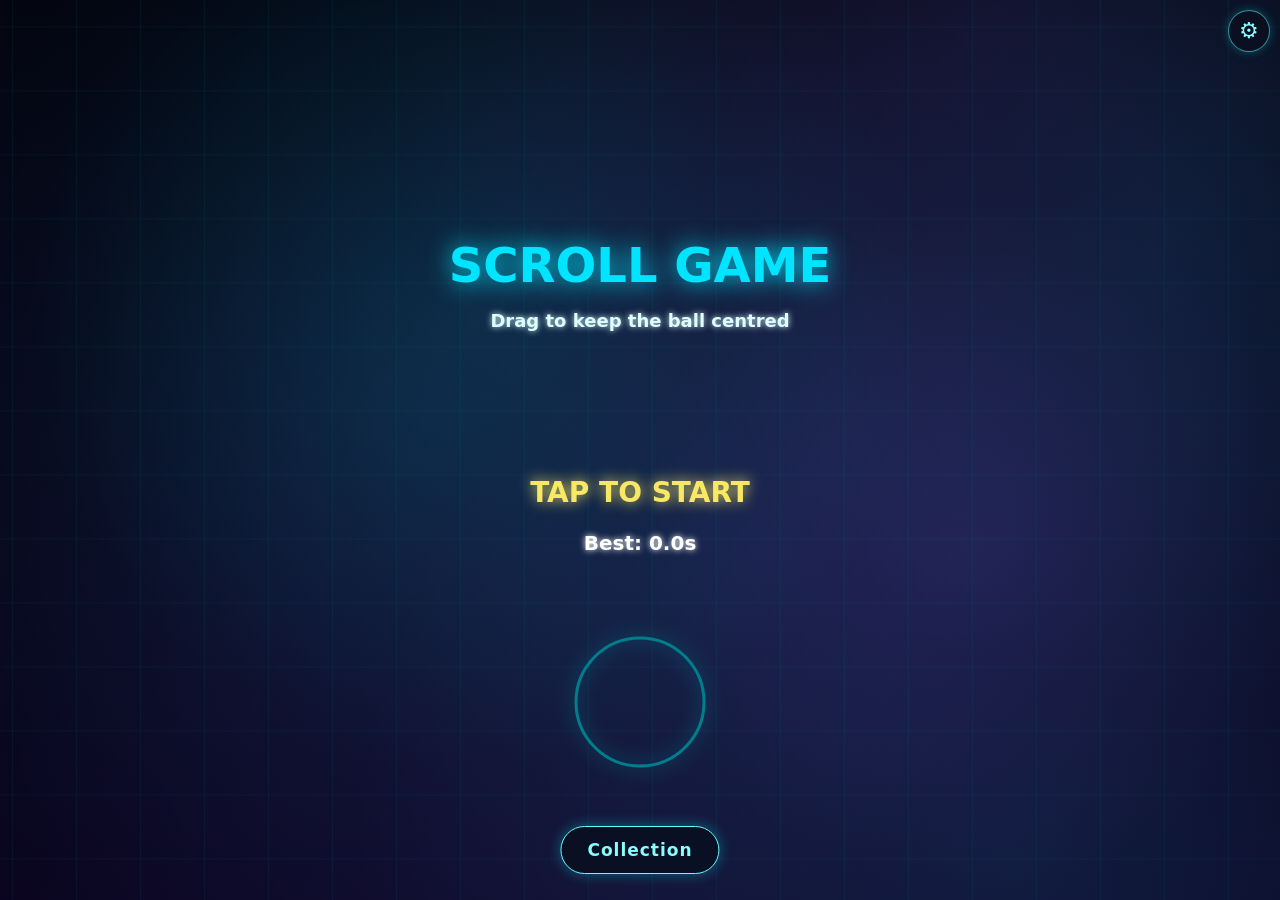
==== commit 88c50ee6: "Brief: define balance-testing metrics Co-Authored-By: Claude Opus 5.5 <noreply@anthropic.com> Claude" ====
--- a/prototype/index.html
+++ b/prototype/index.html
@@ -53,22 +53,40 @@
   .tile.locked .nm { color:#889; }
   .tile .st { font-size:12px; color:#8ab; }
   .tile.sel .st { color:#7fff9a; font-weight:bold; }
+  #telToggle { width:auto; margin:0; transform:scale(1.4); }
+  #telStat { color:#889; font-size:12px; margin-top:4px; }
+  #rate { position:fixed; left:0; right:0; bottom:calc(max(26px, env(safe-area-inset-bottom)) + 62px); z-index:3;
+    display:none; flex-direction:column; align-items:center; gap:6px; }
+  #rate.show { display:flex; }
+  #rateQ { font:bold 17px "Trebuchet MS", system-ui, sans-serif; color:#dff; text-shadow:0 0 8px #0ff8; }
+  #rateRow { display:flex; gap:14px; }
+  #rateRow button { width:64px; height:64px; border-radius:18px; border:1px solid #6ff6; background:#0a1020dd;
+    font-size:34px; line-height:1; padding:0; cursor:pointer; }
+  #rateRow button.on { border-color:#7fff9a; box-shadow:0 0 14px #5f8a; background:#0e3a4a; transform:scale(1.1); }
+  #rateThx { height:18px; font:bold 15px "Trebuchet MS", system-ui, sans-serif; color:#7fff9a; visibility:hidden; }
+  #rateThx.show { visibility:visible; }
 </style>
 </head>
 <body>
 <canvas id="c"></canvas>
 <button id="gear" aria-label="Tuning">&#9881;</button>
 <div id="panel"><h2>TUNING</h2><div id="rows"></div>
+  <div class="row"><label><span>Send stats</span><input type="checkbox" id="telToggle"></label><div id="telStat"></div></div>
   <button class="reset" id="reset">Reset defaults</button>
   <button class="reset" id="unlockAll">Unlock all (testing)</button>
   <button class="reset" id="resetUnlocks">Reset unlocks</button>
   <div class="hint">Changes apply live. Tap the gear to close and resume.</div></div>
+<div id="rate"><div id="rateQ">How fun was that?</div>
+  <div id="rateRow"><button data-v="1" aria-label="Not fun">&#x1F61E;</button><button data-v="2" aria-label="OK">&#x1F610;</button><button data-v="3" aria-label="Fun">&#x1F600;</button></div>
+  <div id="rateThx">Thanks!</div></div>
 <button id="collBtn">Collection</button>
 <div id="coll"><div class="chead"><button id="collBack">&larr; Back</button><h2>COLLECTION</h2></div>
   <div id="tabs"><button data-k="balls"></button><button data-k="trails"></button></div>
   <div id="grid"></div></div>
 <script>
 "use strict";
+const TELEMETRY = { url: 'https://ahbfawcyytdrmmxepxjy.supabase.co/rest/v1/runs', key: 'sb_publishable_pWDVpRghWtIJLmDtPlQqag_lGzBQU3x', enabled: true };
+const GAME_VERSION = '0.3.0';
 // ============================================================
 // CONFIG: fixed constants + tunable params (exposed in panel)
 // ============================================================
@@ -196,12 +214,13 @@
   game.ball = { x: W / 2, y: H * 0.32, vx: 0, vy: 0, r: CONFIG.ballRadius };
   game.drift = { x: 0, y: 0, tx: 0, ty: 0, timer: 0 };
 }
-function startRun() { resetRun(); game.state = 'play'; }
+function startRun() { telRunStart(); resetRun(); game.state = 'play'; telBegin(); }
 function endRun() {
   game.state = 'over'; game.overAt = performance.now();
   const s = game.t;
   if (s > game.best) { game.best = s; game.newBest = true; lsSet(STORE_BEST, String(s)); }
   game.unlockedNow = recordRun(s);
+  telEnd();
 }
 
 // ============================================================
@@ -211,6 +230,7 @@
 function onDown(e) {
   if (e.target !== canvas) return;
   e.preventDefault();
+  telTouch(); lastPtr = e.pointerType === 'touch' ? 'touch' : 'mouse';
   if (game.paused || panelOpen || collOpen) return;
   if (game.state === 'start') { startRun(); }
   else if (game.state === 'over') {
@@ -224,6 +244,7 @@
   if (!drag || e.pointerId !== drag.id) return;
   e.preventDefault();
   if (game.state === 'play' && !game.paused && !panelOpen && game.target) {
+    if (rs) rs.drag += Math.hypot(e.clientX - drag.x, e.clientY - drag.y);
     game.target.x = clamp(game.target.x + (e.clientX - drag.x), 0, W);
     game.target.y = clamp(game.target.y + (e.clientY - drag.y), 0, H);
   }
@@ -238,8 +259,8 @@
 document.addEventListener('touchmove', e => { if (!e.target.closest('#panel, #grid')) e.preventDefault(); }, { passive: false });
 document.addEventListener('gesturestart', e => e.preventDefault());
 document.addEventListener('contextmenu', e => e.preventDefault());
-document.addEventListener('visibilitychange', () => { if (document.hidden) game.paused = true; });
-window.addEventListener('blur', () => { game.paused = true; });
+document.addEventListener('visibilitychange', () => { if (document.hidden) autoPause(); });
+window.addEventListener('blur', autoPause);
 
 // ============================================================
 // Tuning panel
@@ -271,6 +292,8 @@
 });
 document.getElementById('gear').addEventListener('click', () => {
   panelOpen = !panelOpen; panel.classList.toggle('open', panelOpen); drag = null;
+  if (panelOpen && rs && game.state === 'play' && !game.paused) rs.paused++;
+  telStat();
 });
 document.getElementById('gear').addEventListener('pointerdown', e => e.stopPropagation());
 
@@ -366,7 +389,7 @@
     }
     o.age = (o.age || 0) + dt;
     if (o.x > -20 && o.x < W + 20 && o.y > -20 && o.y < H + 20) o.seen = true;
-    if (collideObstacle(b, o)) g.shake = Math.max(g.shake, 3);
+    if (collideObstacle(b, o)) { g.shake = Math.max(g.shake, 3); telHit(o); }
   }
 
   // Screen edges: clamp + light bounce
@@ -378,8 +401,12 @@
   g.edgeTouch = edge;
 
   // Health: none in sweet spot, grows with distance, much faster on edge
-  let loss = T.loss * (excess / 40) * (1 + 0.5 * L);
-  if (edge) { loss += T.loss * T.edge * CONFIG.edgeLossBase * 1.5 + 6; g.shake = Math.max(g.shake, 4); g.flash = Math.min(0.35, g.flash + dt * 2); }
+  const lossD = T.loss * (excess / 40) * (1 + 0.5 * L);
+  let lossE = 0;
+  if (edge) { lossE = T.loss * T.edge * CONFIG.edgeLossBase * 1.5 + 6; g.shake = Math.max(g.shake, 4); g.flash = Math.min(0.35, g.flash + dt * 2); }
+  const loss = lossD + lossE;
+  if (loss > 0) { const f = Math.min(g.health, loss * dt) / loss; telStep(dt, d, edge, lossD * f, lossE * f); }
+  else telStep(dt, d, edge, 0, 0);
   g.health -= loss * dt;
   if (g.health <= 0) { g.health = 0; endRun(); }
 }
@@ -618,6 +645,7 @@
 const LOCK_SVG = '<svg class="lock" viewBox="0 0 24 24"><rect x="5" y="11" width="14" height="10" rx="2" fill="#cfe"/><path d="M8 11V8a4 4 0 0 1 8 0v3" fill="none" stroke="#cfe" stroke-width="2.4"/></svg>';
 function openColl() {
   if (collOpen) return;
+  telFinalize(false);
   collOpen = true; drag = null; collEl.classList.add('open'); renderColl();
   previewLast = performance.now(); requestAnimationFrame(previewFrame);
 }
@@ -788,7 +816,7 @@
     if (un.length > 3) textCenter('+' + (un.length - 3) + ' more', H * 0.585 + 90, 16, '#7fff9a', 6);
     if (performance.now() - g.overAt > 600) {
       const pulse = 0.6 + 0.4 * Math.sin(performance.now() / 300);
-      ctx.globalAlpha = pulse; textCenter('TAP TO RETRY', H * 0.72, 26, '#ffffff', 12); ctx.globalAlpha = 1;
+      ctx.globalAlpha = pulse; textCenter('TAP TO RETRY', Math.min(H * 0.72, H - 236), 26, '#ffffff', 12); ctx.globalAlpha = 1;
     }
   }
   if (g.paused && g.state === 'play' && !panelOpen) {
@@ -829,17 +857,200 @@
 }, true);
 
 // ============================================================
+// Telemetry: per-run stats -> localStorage queue -> Supabase (best effort, never blocks play)
+// ============================================================
+const STORE_PID = 'scrollgame.pid', STORE_TQ = 'scrollgame.tq', STORE_TSENT = 'scrollgame.tsent',
+  STORE_TON = 'scrollgame.telon', STORE_PLAYTIME = 'scrollgame.playtime', STORE_RUNNO = 'scrollgame.runno';
+const TQ_MAX = 200, SESSION_GAP = 600000;
+let rs = null;            // stats for the run in progress
+let pending = null;       // finished run awaiting retry/rating: {rec, rating, overAt}
+let lastPtr = 'mouse', flushing = false;
+let tq = lsJSON(STORE_TQ, []); if (!Array.isArray(tq)) tq = [];
+let tsent = parseInt(lsGet(STORE_TSENT), 10) || 0;
+let telOn = () => TELEMETRY.enabled && lsGet(STORE_TON) !== '0';
+
+function uuid() {
+  try { if (crypto.randomUUID) return crypto.randomUUID(); } catch (e) {}
+  const h = new Uint8Array(16);
+  try { crypto.getRandomValues(h); } catch (e) { for (let i = 0; i < 16; i++) h[i] = Math.floor(Math.random() * 256); }
+  h[6] = (h[6] & 15) | 64; h[8] = (h[8] & 63) | 128;
+  return h.map((v, i) => (i === 4 || i === 6 || i === 8 || i === 10 ? '-' : '') + v.toString(16).padStart(2, '0')).join('');
+}
+let playerId = lsGet(STORE_PID);
+if (!playerId || playerId.length < 8) { playerId = uuid(); lsSet(STORE_PID, playerId); }
+let sessionId = uuid(), lastActive = Date.now();
+function telTouch() { const n = Date.now(); if (n - lastActive > SESSION_GAP) sessionId = uuid(); lastActive = n; }
+function deviceString() {
+  const ua = navigator.userAgent || '';
+  const os = /iPhone/.test(ua) ? 'iPhone' : /iPad/.test(ua) ? 'iPad' : /Android/.test(ua) ? 'Android' : /CrOS/.test(ua) ? 'ChromeOS'
+    : /Windows/.test(ua) ? 'Windows' : /Mac OS X|Macintosh/.test(ua) ? 'Mac' : /Linux/.test(ua) ? 'Linux' : 'Other';
+  const br = /EdgA?\/|EdgiOS/.test(ua) ? 'Edge' : /OPR\/|Opera/.test(ua) ? 'Opera' : /Firefox|FxiOS/.test(ua) ? 'Firefox'
+    : /Chrome|CriOS/.test(ua) ? 'Chrome' : /Safari/.test(ua) ? 'Safari' : 'Other';
+  const s = window.screen || {};
+  return os + ' / ' + br + ', ' + (s.width || 0) + 'x' + (s.height || 0);
+}
+const r2 = v => isFinite(v) ? Math.round(v * 100) / 100 : 0;
+
+function telStat() {
+  const el = document.getElementById('telStat');
+  if (el) el.textContent = 'Queued: ' + tq.length + ' · Sent: ' + tsent;
+}
+function telSave() { lsSet(STORE_TQ, JSON.stringify(tq)); lsSet(STORE_TSENT, String(tsent)); telStat(); }
+(function () {
+  const t = document.getElementById('telToggle');
+  t.checked = telOn();
+  t.addEventListener('change', () => { lsSet(STORE_TON, t.checked ? '1' : '0'); if (t.checked) flush(false); });
+  telStat();
+})();
+
+// ---- run lifecycle ----
+function telBegin() {
+  try {
+    telTouch();
+    const n = (parseInt(lsGet(STORE_RUNNO), 10) || 0) + 1; lsSet(STORE_RUNNO, String(n));
+    const cfg = CONFIG, set = Object.assign({}, T, { ring_radius: cfg.ringRadius, ball_radius: cfg.ballRadius, start_health: cfg.startHealth,
+      edge_restitution: cfg.restitutionEdge, edge_loss_base: cfg.edgeLossBase, stage_seconds: cfg.stageSeconds });
+    rs = { playedAt: new Date().toISOString(), session: sessionId, runNo: n, settings: set, setStr: JSON.stringify(T),
+      ball: selItem('balls').id, trail: selItem('trails').id, vw: W, vh: H, input: lastPtr,
+      zS: 0, zI: 0, zO: 0, zX: 0, distSum: 0, tAcc: 0, coll: 0, edgeN: 0, edgeT: 0, lostD: 0, lostE: 0,
+      drag: 0, paused: 0, bk: {}, lastEdge: -9, done: false };
+  } catch (e) { rs = null; }
+}
+function telStep(dt, d, edge, lD, lE) {
+  const r = rs; if (!r) return;
+  const R = CONFIG.ringRadius;
+  if (d <= T.sweet) r.zS += dt; else if (d <= R * 0.5) r.zI += dt; else if (d <= R) r.zO += dt; else r.zX += dt;
+  r.distSum += d * dt; r.tAcc += dt; r.lostD += lD; r.lostE += lE;
+  const k = Math.floor(game.t * 4), b = r.bk[k] || (r.bk[k] = { t: 0, d: 0, e: 0, c: 0 });
+  b.t += dt; b.d += d * dt;
+  if (edge) {
+    r.edgeT += dt; b.e += dt;
+    if (game.t - r.lastEdge > 0.15) { r.edgeN++; }
+    r.lastEdge = game.t;
+  }
+}
+function telHit(o) { // a distinct contact = not touching the same shape within the last 0.15s
+  const r = rs; if (!r) return;
+  if (game.t - (o.lastHit === undefined ? -9 : o.lastHit) > 0.15) { r.coll++; const b = r.bk[Math.floor(game.t * 4)]; if (b) b.c++; else r.bk[Math.floor(game.t * 4)] = { t: 0, d: 0, e: 0, c: 1 }; }
+  o.lastHit = game.t;
+}
+function buildRecord(endedBy) {
+  const r = rs, g = game, dur = g.t, R = CONFIG.ringRadius, ta = r.tAcc || 1e-9;
+  const life = (parseFloat(lsGet(STORE_PLAYTIME)) || 0) + dur; lsSet(STORE_PLAYTIME, String(life));
+  let wt = 0, wd = 0, we = 0, wc = 0;
+  const from = Math.floor(Math.max(0, dur - 5) * 4);
+  for (const k in r.bk) if (+k >= from) { const b = r.bk[k]; wt += b.t; wd += b.d; we += b.e; wc += b.c; }
+  const avg = r.distSum / ta;
+  return {
+    played_at: r.playedAt, player_id: playerId, session_id: r.session, game_version: GAME_VERSION, device: deviceString(),
+    run_number: r.runNo, settings: r.settings,
+    stats: {
+      duration: r2(dur), lifetime_play_time: r2(life), run_number: r.runNo, stage_reached: Math.floor(g.t * T.ramp / CONFIG.stageSeconds) + 1,
+      time_in_sweet_spot: r2(r.zS), time_in_inner: r2(r.zI), time_in_outer: r2(r.zO), time_outside_target: r2(r.zX),
+      avg_distance_from_centre_px: r2(avg), avg_distance_from_centre_frac: r2(avg / R),
+      shape_collisions: r.coll, edge_touches: r.edgeN, edge_contact_time: r2(r.edgeT),
+      health_lost_distance: r2(r.lostD), health_lost_edge: r2(r.lostE),
+      last5s: { avg_distance_frac: r2(wt > 0 ? wd / wt / R : 0), edge_contact_time: r2(we), shape_collisions: wc },
+      drag_distance_px: r2(r.drag), retry_delay_s: null, paused_count: r.paused,
+      viewport: { w: r.vw, h: r.vh }, input: r.input, ball: r.ball, trail: r.trail,
+      tuned_mid_run: JSON.stringify(T) !== r.setStr
+    },
+    fun_rating: null, ended_by: endedBy
+  };
+}
+function telRunStart() { // next run is starting: finalise the previous one with its retry delay
+  try { telTouch(); telFinalize(true); } catch (e) {}
+}
+function telEnd() {
+  try {
+    telTouch();
+    if (!rs || rs.done) return;
+    rs.done = true;
+    pending = { rec: buildRecord('death'), rating: null, overAt: game.overAt };
+    rateUI();
+  } catch (e) {}
+}
+function telFinalize(retried, keepalive) {
+  const p = pending; if (!p) return;
+  pending = null;
+  try {
+    if (p.rating) p.rec.fun_rating = p.rating;
+    if (retried) p.rec.stats.retry_delay_s = r2((performance.now() - p.overAt) / 1000);
+    enqueue(p.rec, keepalive);
+  } catch (e) {}
+  rateUI();
+}
+function autoPause() {
+  if (rs && game.state === 'play' && !game.paused && !panelOpen) rs.paused++;
+  game.paused = true;
+}
+function telHide() {
+  try {
+    if (game.state === 'play' && rs && !rs.done) { rs.done = true; enqueue(buildRecord('quit'), true); }
+    else if (pending) telFinalize(false, true);
+    else flush(true);
+  } catch (e) {}
+}
+document.addEventListener('visibilitychange', () => { if (document.hidden) telHide(); });
+window.addEventListener('pagehide', telHide);
+
+// ---- queue + network ----
+function enqueue(rec, keepalive) {
+  if (!telOn()) return;
+  tq.push(rec); while (tq.length > TQ_MAX) tq.shift();
+  telSave(); flush(keepalive);
+}
+async function flush(keepalive) {
+  if (!telOn() || flushing || !tq.length || typeof fetch !== 'function') return;
+  flushing = true;
+  try {
+    while (tq.length && telOn()) {
+      const batch = tq.slice(0, keepalive ? 20 : 50);
+      let res;
+      try {
+        res = await fetch(TELEMETRY.url, { method: 'POST', keepalive: !!keepalive, body: JSON.stringify(batch),
+          headers: { apikey: TELEMETRY.key, 'Content-Type': 'application/json', Prefer: 'return=minimal' } });
+      } catch (e) { break; }
+      if (!res || !res.ok) break;
+      tq = tq.filter(x => batch.indexOf(x) < 0); tsent += batch.length; telSave();
+    }
+  } catch (e) {}
+  flushing = false;
+}
+window.addEventListener('online', () => flush(false));
+setInterval(() => flush(false), 30000);
+flush(false);
+
+// ---- fun rating UI (DOM, above the canvas; its taps never reach the retry handler) ----
+const rateEl = document.getElementById('rate'), thxEl = document.getElementById('rateThx');
+const rateBtns = Array.from(document.querySelectorAll('#rateRow button'));
+function rateUI() {
+  const v = pending ? pending.rating : null;
+  rateBtns.forEach(b => b.classList.toggle('on', +b.dataset.v === v));
+  thxEl.classList.toggle('show', !!v);
+}
+rateBtns.forEach(b => {
+  for (const ev of ['pointerdown', 'pointerup', 'touchstart', 'mousedown']) b.addEventListener(ev, e => e.stopPropagation());
+  b.addEventListener('click', e => { e.stopPropagation(); if (pending) { pending.rating = +b.dataset.v; rateUI(); } });
+});
+let rateShown = false;
+function telSyncRate() {
+  const g = game, show = !!pending && g.state === 'over' && !collOpen && !panelOpen && performance.now() - g.overAt > 600;
+  if (show !== rateShown) { rateShown = show; rateEl.classList.toggle('show', show); if (show) rateUI(); }
+}
+
+// ============================================================
 // Main loop
 // ============================================================
 let last = performance.now();
 function frame(now) {
   const dt = Math.min((now - last) / 1000, CONFIG.maxFrame); last = now;
-  update(dt); render(); syncCollBtn();
+  update(dt); render(); syncCollBtn(); telSyncRate();
   requestAnimationFrame(frame);
 }
 resize();
 resetRun();
-window.__TEST_HOOKS = { game, prog }; // test-only hook (Playwright)
+window.__TEST_HOOKS = { game, prog, tel: { get queue() { return tq; }, get pending() { return pending; }, get rs() { return rs; }, get sent() { return tsent; }, flush } }; // test-only hook (Playwright)
 requestAnimationFrame(t => { last = t; requestAnimationFrame(frame); });
 </script>
 </body>
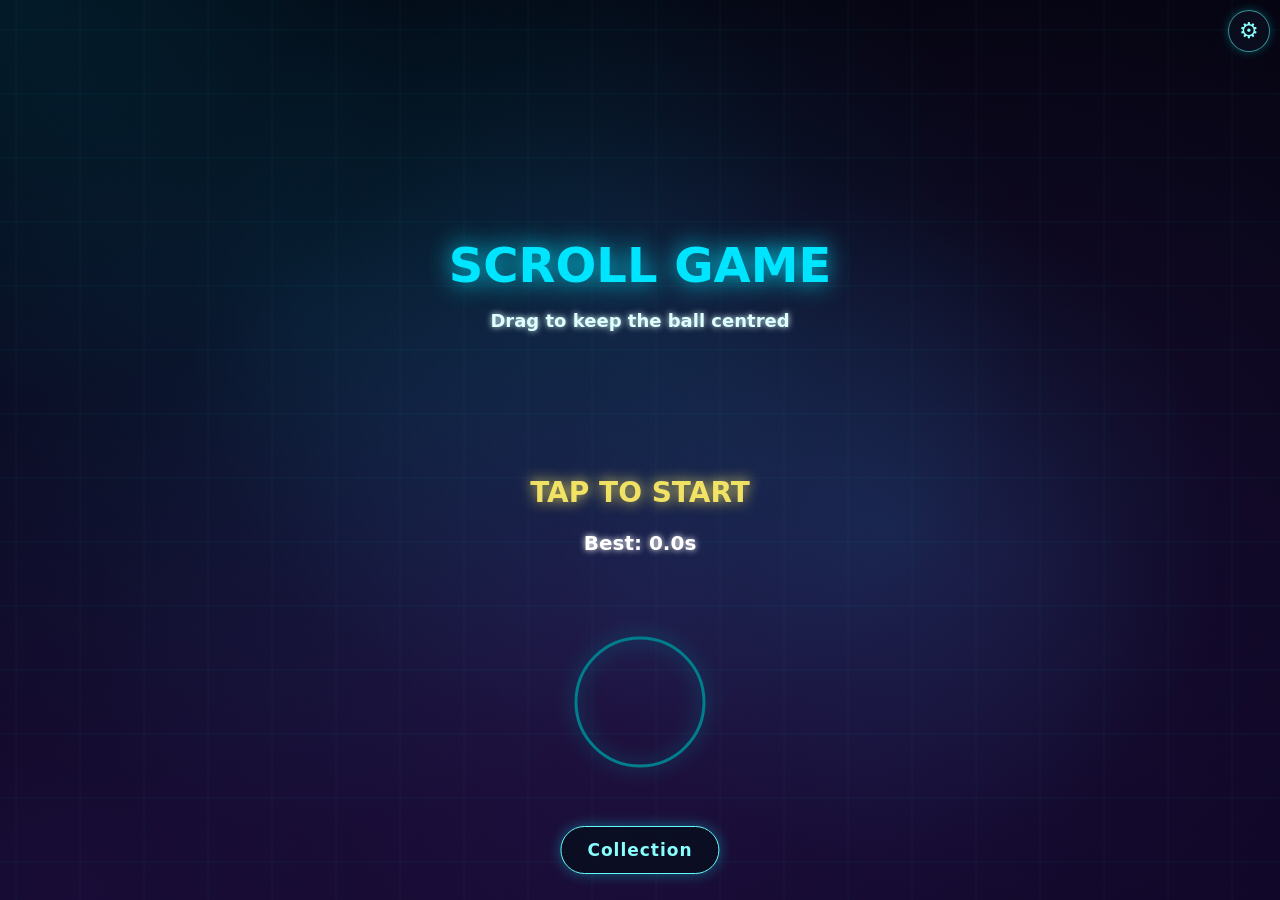
==== commit 67e6574f: "Prototype v0.3: per-run telemetry to Supabase, offline queue, fun rating Co-Authored-By: Claude Opus" ====
--- a/prototype/index.html
+++ b/prototype/index.html
@@ -645,7 +645,6 @@
 const LOCK_SVG = '<svg class="lock" viewBox="0 0 24 24"><rect x="5" y="11" width="14" height="10" rx="2" fill="#cfe"/><path d="M8 11V8a4 4 0 0 1 8 0v3" fill="none" stroke="#cfe" stroke-width="2.4"/></svg>';
 function openColl() {
   if (collOpen) return;
-  telFinalize(false);
   collOpen = true; drag = null; collEl.classList.add('open'); renderColl();
   previewLast = performance.now(); requestAnimationFrame(previewFrame);
 }
@@ -853,7 +852,7 @@
 
 // Tap to resume after auto-pause
 window.addEventListener('pointerdown', e => {
-  if (game.paused && !panelOpen && e.target === canvas) { game.paused = false; }
+  if (game.paused && !panelOpen && e.target === canvas) { game.paused = false; telClearInProg(); }
 }, true);
 
 // ============================================================
@@ -906,7 +905,7 @@
 // ---- run lifecycle ----
 function telBegin() {
   try {
-    telTouch();
+    telTouch(); telClearInProg();
     const n = (parseInt(lsGet(STORE_RUNNO), 10) || 0) + 1; lsSet(STORE_RUNNO, String(n));
     const cfg = CONFIG, set = Object.assign({}, T, { ring_radius: cfg.ringRadius, ball_radius: cfg.ballRadius, start_health: cfg.startHealth,
       edge_restitution: cfg.restitutionEdge, edge_loss_base: cfg.edgeLossBase, stage_seconds: cfg.stageSeconds });
@@ -934,9 +933,9 @@
   if (game.t - (o.lastHit === undefined ? -9 : o.lastHit) > 0.15) { r.coll++; const b = r.bk[Math.floor(game.t * 4)]; if (b) b.c++; else r.bk[Math.floor(game.t * 4)] = { t: 0, d: 0, e: 0, c: 1 }; }
   o.lastHit = game.t;
 }
-function buildRecord(endedBy) {
+function buildRecord(endedBy, noCommit) {
   const r = rs, g = game, dur = g.t, R = CONFIG.ringRadius, ta = r.tAcc || 1e-9;
-  const life = (parseFloat(lsGet(STORE_PLAYTIME)) || 0) + dur; lsSet(STORE_PLAYTIME, String(life));
+  const life = (parseFloat(lsGet(STORE_PLAYTIME)) || 0) + dur; if (!noCommit) lsSet(STORE_PLAYTIME, String(life));
   let wt = 0, wd = 0, we = 0, wc = 0;
   const from = Math.floor(Math.max(0, dur - 5) * 4);
   for (const k in r.bk) if (+k >= from) { const b = r.bk[k]; wt += b.t; wd += b.d; we += b.e; wc += b.c; }
@@ -965,7 +964,7 @@
   try {
     telTouch();
     if (!rs || rs.done) return;
-    rs.done = true;
+    rs.done = true; telClearInProg();
     pending = { rec: buildRecord('death'), rating: null, overAt: game.overAt };
     rateUI();
   } catch (e) {}
@@ -984,15 +983,19 @@
   if (rs && game.state === 'play' && !game.paused && !panelOpen) rs.paused++;
   game.paused = true;
 }
-function telHide() {
+const STORE_INPROG = 'scrollgame.inProgressRun';
+function telClearInProg() { try { localStorage.removeItem(STORE_INPROG); } catch (e) {} }
+function telHide(unload) {
   try {
-    if (game.state === 'play' && rs && !rs.done) { rs.done = true; enqueue(buildRecord('quit'), true); }
-    else if (pending) telFinalize(false, true);
+    if (game.state === 'play' && rs && !rs.done) {
+      if (unload) { rs.done = true; telClearInProg(); enqueue(buildRecord('quit'), true); }
+      else lsSet(STORE_INPROG, JSON.stringify(buildRecord('quit', true))); // brief app switch: keep a local copy only
+    } else if (pending) telFinalize(false, true);
     else flush(true);
   } catch (e) {}
 }
-document.addEventListener('visibilitychange', () => { if (document.hidden) telHide(); });
-window.addEventListener('pagehide', telHide);
+document.addEventListener('visibilitychange', () => { if (document.hidden) telHide(false); });
+window.addEventListener('pagehide', () => telHide(true));
 
 // ---- queue + network ----
 function enqueue(rec, keepalive) {
@@ -1019,6 +1022,16 @@
 }
 window.addEventListener('online', () => flush(false));
 setInterval(() => flush(false), 30000);
+(function () { // a run left in progress by a killed tab (no pagehide): record it as abandoned
+  try {
+    const rec = lsJSON(STORE_INPROG, null); telClearInProg();
+    if (rec && rec.stats && rec.player_id) {
+      rec.ended_by = 'abandoned';
+      const lt = parseFloat(lsGet(STORE_PLAYTIME)) || 0; if (rec.stats.lifetime_play_time > lt) lsSet(STORE_PLAYTIME, String(rec.stats.lifetime_play_time));
+      enqueue(rec, false);
+    }
+  } catch (e) {}
+})();
 flush(false);
 
 // ---- fun rating UI (DOM, above the canvas; its taps never reach the retry handler) ----
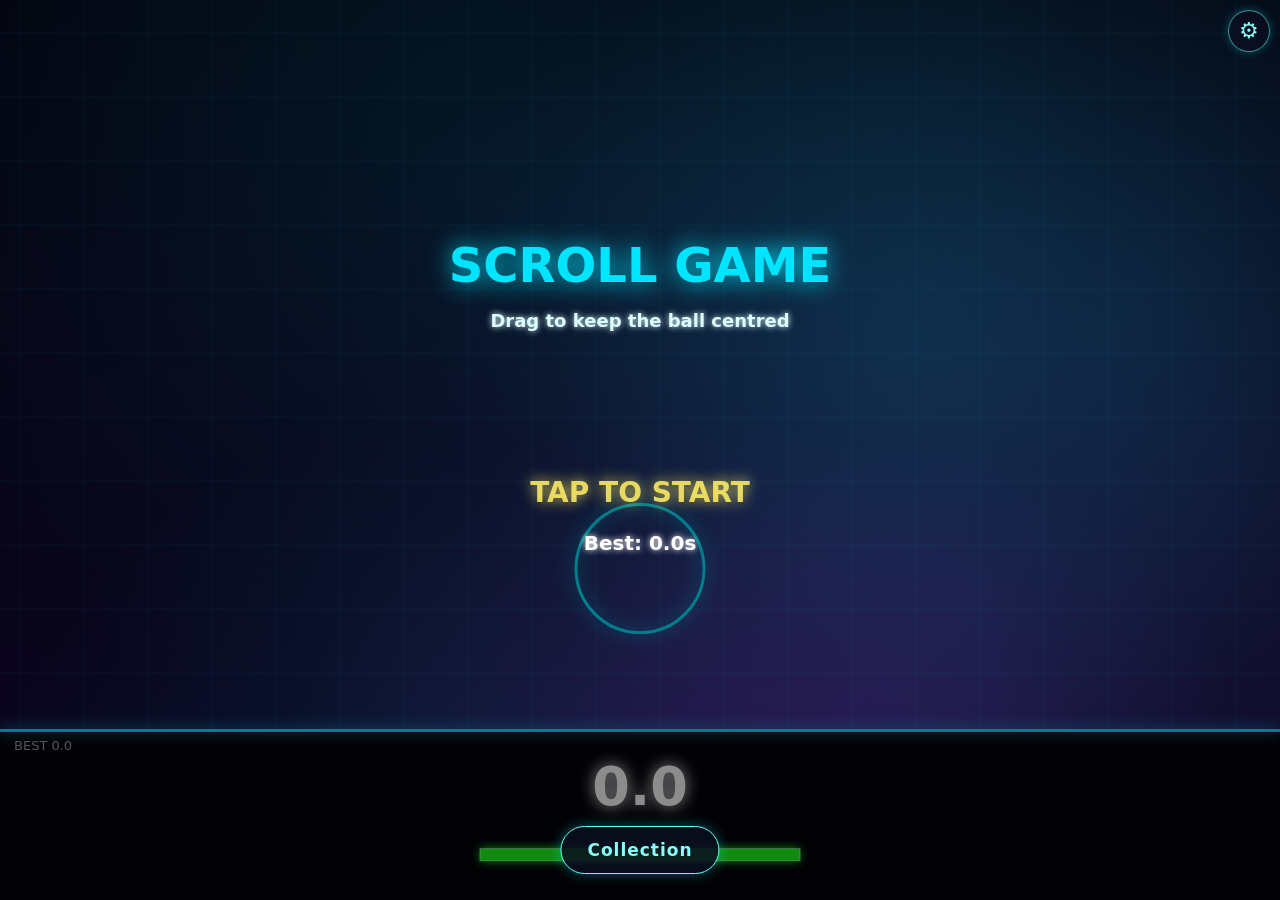
==== commit cddab29c: "Prototype v0.4: max speed cap, accurate edge bounce, sticky footer HUD Co-Authored-By: Claude Opus 5" ====
--- a/prototype/index.html
+++ b/prototype/index.html
@@ -86,7 +86,7 @@
 <script>
 "use strict";
 const TELEMETRY = { url: 'https://ahbfawcyytdrmmxepxjy.supabase.co/rest/v1/runs', key: 'sb_publishable_pWDVpRghWtIJLmDtPlQqag_lGzBQU3x', enabled: true };
-const GAME_VERSION = '0.3.0';
+const GAME_VERSION = '0.4.0';
 // ============================================================
 // CONFIG: fixed constants + tunable params (exposed in panel)
 // ============================================================
@@ -96,7 +96,7 @@
   startHealth: 100,
   step: 1 / 120,           // fixed physics timestep (s)
   maxFrame: 0.1,           // dt clamp (s)
-  restitutionEdge: 0.35,
+  footerFrac: 0.19,        // footer HUD band height as fraction of viewport
   edgeLossBase: 1.0,       // edge loss = tuned lossRate*edgeMult*edgeLossBase per s
   stageSeconds: 30,        // seconds (at ramp 1) per background stage
   // Fixed force scalings (the sliders multiply these)
@@ -120,7 +120,10 @@
     loss:    [4.5, 0, 20,  0.1,  'Health loss rate'],
     edge:    [4,   1, 15,  0.5,  'Edge damage multiplier'],
     spawn:   [1.0, 0.2, 4, 0.05, 'Obstacle spawn rate'],
-    ramp:    [1.0, 0, 3,   0.05, 'Difficulty ramp speed']
+    ramp:    [1.0, 0, 3,   0.05, 'Difficulty ramp speed'],
+    maxSpeed:[450, 100, 2000, 10, 'Max ball speed (px/s)'],
+    bounce:  [0.8, 0.3, 1.2, 0.05, 'Edge bounciness'],
+    kick:    [70,  0, 300, 5,    'Edge kick (min inward px/s)']
   }
 };
 const STORE_BEST = 'scrollgame.best', STORE_TUNE = 'scrollgame.tune';
@@ -142,13 +145,22 @@
 // ============================================================
 const canvas = document.getElementById('c');
 const ctx = canvas.getContext('2d');
-let W = 360, H = 640, DPR = 1;
+let W = 360, H = 640, DPR = 1, PH = 520, FH = 120, SAFE_B = 0; // PH = play-area height (footer starts at y=PH)
+function measureSafe() {
+  try {
+    const d = document.createElement('div');
+    d.style.cssText = 'position:fixed;left:0;top:0;visibility:hidden;padding-bottom:env(safe-area-inset-bottom)';
+    document.body.appendChild(d); SAFE_B = parseFloat(getComputedStyle(d).paddingBottom) || 0; d.remove();
+  } catch (e) { SAFE_B = 0; }
+}
 function resize() {
   DPR = Math.min(window.devicePixelRatio || 1, 3);
   W = window.innerWidth; H = window.innerHeight;
+  measureSafe(); FH = Math.round(H * CONFIG.footerFrac + SAFE_B); PH = H - FH;
   canvas.width = Math.round(W * DPR); canvas.height = Math.round(H * DPR);
   ctx.setTransform(DPR, 0, 0, DPR, 0, 0);
-  if (game.target) { game.target.x = clamp(game.target.x, 0, W); game.target.y = clamp(game.target.y, 0, H); }
+  if (game.target) { game.target.x = clamp(game.target.x, 0, W); game.target.y = clamp(game.target.y, 0, PH); }
+  if (game.ball) { game.ball.x = clamp(game.ball.x, game.ball.r, W - game.ball.r); game.ball.y = clamp(game.ball.y, game.ball.r, PH - game.ball.r); }
 }
 window.addEventListener('resize', resize);
 window.addEventListener('orientationchange', resize);
@@ -210,8 +222,8 @@
   game.t = 0; game.health = CONFIG.startHealth; game.newBest = false;
   game.obstacles = []; game.trailSt = newTrailSt(); game.unlockedNow = []; game.spawnTimer = 1.5;
   game.shake = 0; game.flash = 0; game.acc = 0;
-  game.target = { x: W / 2, y: H * 0.32 };
-  game.ball = { x: W / 2, y: H * 0.32, vx: 0, vy: 0, r: CONFIG.ballRadius };
+  game.target = { x: W / 2, y: PH * 0.32 };
+  game.ball = { x: W / 2, y: PH * 0.32, vx: 0, vy: 0, r: CONFIG.ballRadius };
   game.drift = { x: 0, y: 0, tx: 0, ty: 0, timer: 0 };
 }
 function startRun() { telRunStart(); resetRun(); game.state = 'play'; telBegin(); }
@@ -246,7 +258,7 @@
   if (game.state === 'play' && !game.paused && !panelOpen && game.target) {
     if (rs) rs.drag += Math.hypot(e.clientX - drag.x, e.clientY - drag.y);
     game.target.x = clamp(game.target.x + (e.clientX - drag.x), 0, W);
-    game.target.y = clamp(game.target.y + (e.clientY - drag.y), 0, H);
+    game.target.y = clamp(game.target.y + (e.clientY - drag.y), 0, PH);
   }
   drag.x = e.clientX; drag.y = e.clientY;
 }
@@ -309,8 +321,8 @@
   const side = Math.random();
   let x, y, ang;
   if (side < 0.5) { x = rand(0, W); y = -90; ang = Math.PI / 2 + rand(-0.6, 0.6); }
-  else if (side < 0.75) { x = -90; y = rand(0, H * 0.7); ang = rand(-0.3, 0.7); }
-  else { x = W + 90; y = rand(0, H * 0.7); ang = Math.PI - rand(-0.3, 0.7); }
+  else if (side < 0.75) { x = -90; y = rand(0, PH * 0.7); ang = rand(-0.3, 0.7); }
+  else { x = W + 90; y = rand(0, PH * 0.7); ang = Math.PI - rand(-0.3, 0.7); }
   const o = { kind, x, y, vx: Math.cos(ang) * speed, vy: Math.sin(ang) * speed, rot: rand(0, 6.28), spin: rand(-0.6, 0.6),
     seen: false, hue: Math.random() };
   if (kind === 'rect') { // wall (axis-aligned for collision)
@@ -369,7 +381,7 @@
   const excess = Math.max(0, d - T.sweet);
   const repel = T.repel * (1 + 0.55 * L) * CONFIG.repulsionUnit * excess;   // (a) away from target
   ax += dx / d * repel; ay += dy / d * repel;
-  ax += (W / 2 - b.x) * T.pull; ay += (H * 0.4 - b.y) * T.pull;             // (b) towards screen centre
+  ax += (W / 2 - b.x) * T.pull; ay += (PH * 0.5 - b.y) * T.pull;             // (b) towards screen centre
   ay -= T.up;                                                                // (c) upward bias
   const ds = T.drift * (1 + 0.6 * L) * CONFIG.driftUnit;                     // (d) drift
   ax += dr.x * ds; ay += dr.y * ds;
@@ -384,26 +396,32 @@
     const o = g.obstacles[i];
     o.x += o.vx * dt; o.y += o.vy * dt; o.rot += o.spin * dt;
     const m = (o.kind === 'rect' ? Math.max(o.w, o.h) : o.r) + 140;
-    if (o.x < -m || o.x > W + m || o.y < -m || o.y > H + m) {
+    if (o.x < -m || o.x > W + m || o.y < -m || o.y > PH + m) {
       if (o.seen || o.age > 8) { g.obstacles.splice(i, 1); continue; }
     }
     o.age = (o.age || 0) + dt;
-    if (o.x > -20 && o.x < W + 20 && o.y > -20 && o.y < H + 20) o.seen = true;
+    if (o.x > -20 && o.x < W + 20 && o.y > -20 && o.y < PH + 20) o.seen = true;
     if (collideObstacle(b, o)) { g.shake = Math.max(g.shake, 3); telHit(o); }
   }
 
-  // Screen edges: clamp + light bounce
-  let edge = false; const e = CONFIG.restitutionEdge;
-  if (b.x < b.r) { b.x = b.r; b.vx = Math.abs(b.vx) * e; edge = true; }
-  if (b.x > W - b.r) { b.x = W - b.r; b.vx = -Math.abs(b.vx) * e; edge = true; }
-  if (b.y < b.r) { b.y = b.r; b.vy = Math.abs(b.vy) * e; edge = true; }
-  if (b.y > H - b.r) { b.y = H - b.r; b.vy = -Math.abs(b.vy) * e; edge = true; }
+  // Play-area edges: mirror overshoot, reflect with restitution, guarantee a minimum inward speed
+  let edge = false; const e = T.bounce, kick = T.kick;
+  const x0 = b.r, x1 = W - b.r, y0 = b.r, y1 = PH - b.r;
+  if (b.x < x0) { b.x = Math.min(x1, x0 + (x0 - b.x)); b.vx = Math.max(Math.abs(b.vx) * e, kick); edge = true; }
+  else if (b.x > x1) { b.x = Math.max(x0, x1 - (b.x - x1)); b.vx = -Math.max(Math.abs(b.vx) * e, kick); edge = true; }
+  if (b.y < y0) { b.y = Math.min(y1, y0 + (y0 - b.y)); b.vy = Math.max(Math.abs(b.vy) * e, kick); edge = true; }
+  else if (b.y > y1) { b.y = Math.max(y0, y1 - (b.y - y1)); b.vy = -Math.max(Math.abs(b.vy) * e, kick); edge = true; }
+  const newContact = edge && !g.edgeTouch;
   g.edgeTouch = edge;
+  // Hard speed cap (not affected by escalation), applied after all forces, pushes and bounces
+  const sp = Math.hypot(b.vx, b.vy);
+  if (sp > T.maxSpeed) { const f = T.maxSpeed / sp; b.vx *= f; b.vy *= f; }
 
   // Health: none in sweet spot, grows with distance, much faster on edge
   const lossD = T.loss * (excess / 40) * (1 + 0.5 * L);
   let lossE = 0;
-  if (edge) { lossE = T.loss * T.edge * CONFIG.edgeLossBase * 1.5 + 6; g.shake = Math.max(g.shake, 4); g.flash = Math.min(0.35, g.flash + dt * 2); }
+  const edgeRate = T.loss * T.edge * CONFIG.edgeLossBase * 1.5 + 6;
+  if (edge) { lossE = edgeRate + (newContact ? 0.15 * edgeRate / dt : 0); g.shake = Math.max(g.shake, 4); g.flash = Math.min(0.35, g.flash + dt * 2); }
   const loss = lossD + lossE;
   if (loss > 0) { const f = Math.min(g.health, loss * dt) / loss; telStep(dt, d, edge, lossD * f, lossE * f); }
   else telStep(dt, d, edge, 0, 0);
@@ -783,16 +801,20 @@
 }
 
 function drawHUD(pal) {
-  const g = game;
-  textCenter(fmtTime(g.t), 58, 54, '#ffffff', 16);
-  // Health bar
-  const bw = Math.min(W - 40, 320), bx = (W - bw) / 2, by = 96, bh = 12, hp = g.health / CONFIG.startHealth;
+  const g = game, inner = FH - SAFE_B;
+  // Footer band
+  ctx.fillStyle = '#030109'; ctx.fillRect(0, PH, W, FH);
+  ctx.save(); glow(pal[2], 14); ctx.strokeStyle = pal[2]; ctx.lineWidth = 3;
+  ctx.beginPath(); ctx.moveTo(0, PH + 1.5); ctx.lineTo(W, PH + 1.5); ctx.stroke(); ctx.restore();
+  const ts = Math.min(54, inner * 0.45);
+  textCenter(fmtTime(g.t), PH + inner * 0.36, ts, '#ffffff', 16);
+  const bw = Math.min(W - 40, 320), bx = (W - bw) / 2, bh = 12, by = PH + inner * 0.7, hp = clamp(g.health / CONFIG.startHealth, 0, 1);
   ctx.fillStyle = 'rgba(255,255,255,0.12)'; ctx.fillRect(bx, by, bw, bh);
   const hc = ringColor(1 - hp);
   ctx.save(); glow(hc, 10); ctx.fillStyle = hc; ctx.fillRect(bx, by, bw * hp, bh); ctx.restore();
   ctx.strokeStyle = 'rgba(255,255,255,0.5)'; ctx.lineWidth = 1; ctx.strokeRect(bx, by, bw, bh);
-  ctx.font = '13px "Trebuchet MS", system-ui, sans-serif'; ctx.textAlign = 'left';
-  ctx.fillStyle = 'rgba(255,255,255,0.6)'; ctx.fillText('BEST ' + fmtTime(g.best), 14, 20);
+  ctx.font = '13px "Trebuchet MS", system-ui, sans-serif'; ctx.textAlign = 'left'; ctx.textBaseline = 'middle';
+  ctx.fillStyle = 'rgba(255,255,255,0.6)'; ctx.fillText('BEST ' + fmtTime(g.best), 14, PH + 18);
 }
 
 function drawOverlayScreens(pal) {
@@ -832,12 +854,14 @@
   if (g.shake > 0.2) ctx.translate(rand(-g.shake, g.shake), rand(-g.shake, g.shake));
   drawBackground(pal);
   if (g.state !== 'start') {
+    ctx.save(); ctx.beginPath(); ctx.rect(0, 0, W, PH); ctx.clip(); // play layer never draws over the footer
     for (const o of g.obstacles) drawObstacle(o, pal);
     drawTarget(); drawBall(pal);
+    ctx.restore();
   } else {
     // idle demo ring
     ctx.save(); glow(pal[2], 18); ctx.strokeStyle = pal[2]; ctx.lineWidth = 3; ctx.beginPath();
-    ctx.arc(W / 2, H * 0.78, CONFIG.ringRadius, 0, 6.283); ctx.stroke(); ctx.restore();
+    ctx.arc(W / 2, PH * 0.78, CONFIG.ringRadius, 0, 6.283); ctx.stroke(); ctx.restore();
   }
   ctx.restore();
   // Edge flash vignette
@@ -846,7 +870,7 @@
     rg.addColorStop(0, 'rgba(255,0,0,0)'); rg.addColorStop(1, 'rgba(255,30,30,' + g.flash + ')');
     ctx.fillStyle = rg; ctx.fillRect(0, 0, W, H);
   }
-  if (g.state !== 'start') drawHUD(pal);
+  drawHUD(pal);
   drawOverlayScreens(pal);
 }
 
@@ -908,7 +932,7 @@
     telTouch(); telClearInProg();
     const n = (parseInt(lsGet(STORE_RUNNO), 10) || 0) + 1; lsSet(STORE_RUNNO, String(n));
     const cfg = CONFIG, set = Object.assign({}, T, { ring_radius: cfg.ringRadius, ball_radius: cfg.ballRadius, start_health: cfg.startHealth,
-      edge_restitution: cfg.restitutionEdge, edge_loss_base: cfg.edgeLossBase, stage_seconds: cfg.stageSeconds });
+      footer_h: FH, edge_loss_base: cfg.edgeLossBase, stage_seconds: cfg.stageSeconds });
     rs = { playedAt: new Date().toISOString(), session: sessionId, runNo: n, settings: set, setStr: JSON.stringify(T),
       ball: selItem('balls').id, trail: selItem('trails').id, vw: W, vh: H, input: lastPtr,
       zS: 0, zI: 0, zO: 0, zX: 0, distSum: 0, tAcc: 0, coll: 0, edgeN: 0, edgeT: 0, lostD: 0, lostE: 0,
@@ -1063,7 +1087,7 @@
 }
 resize();
 resetRun();
-window.__TEST_HOOKS = { game, prog, tel: { get queue() { return tq; }, get pending() { return pending; }, get rs() { return rs; }, get sent() { return tsent; }, flush } }; // test-only hook (Playwright)
+window.__TEST_HOOKS = { game, T, area: () => ({ W, H, PH, FH }), prog, tel: { get queue() { return tq; }, get pending() { return pending; }, get rs() { return rs; }, get sent() { return tsent; }, flush } }; // test-only hook (Playwright)
 requestAnimationFrame(t => { last = t; requestAnimationFrame(frame); });
 </script>
 </body>
